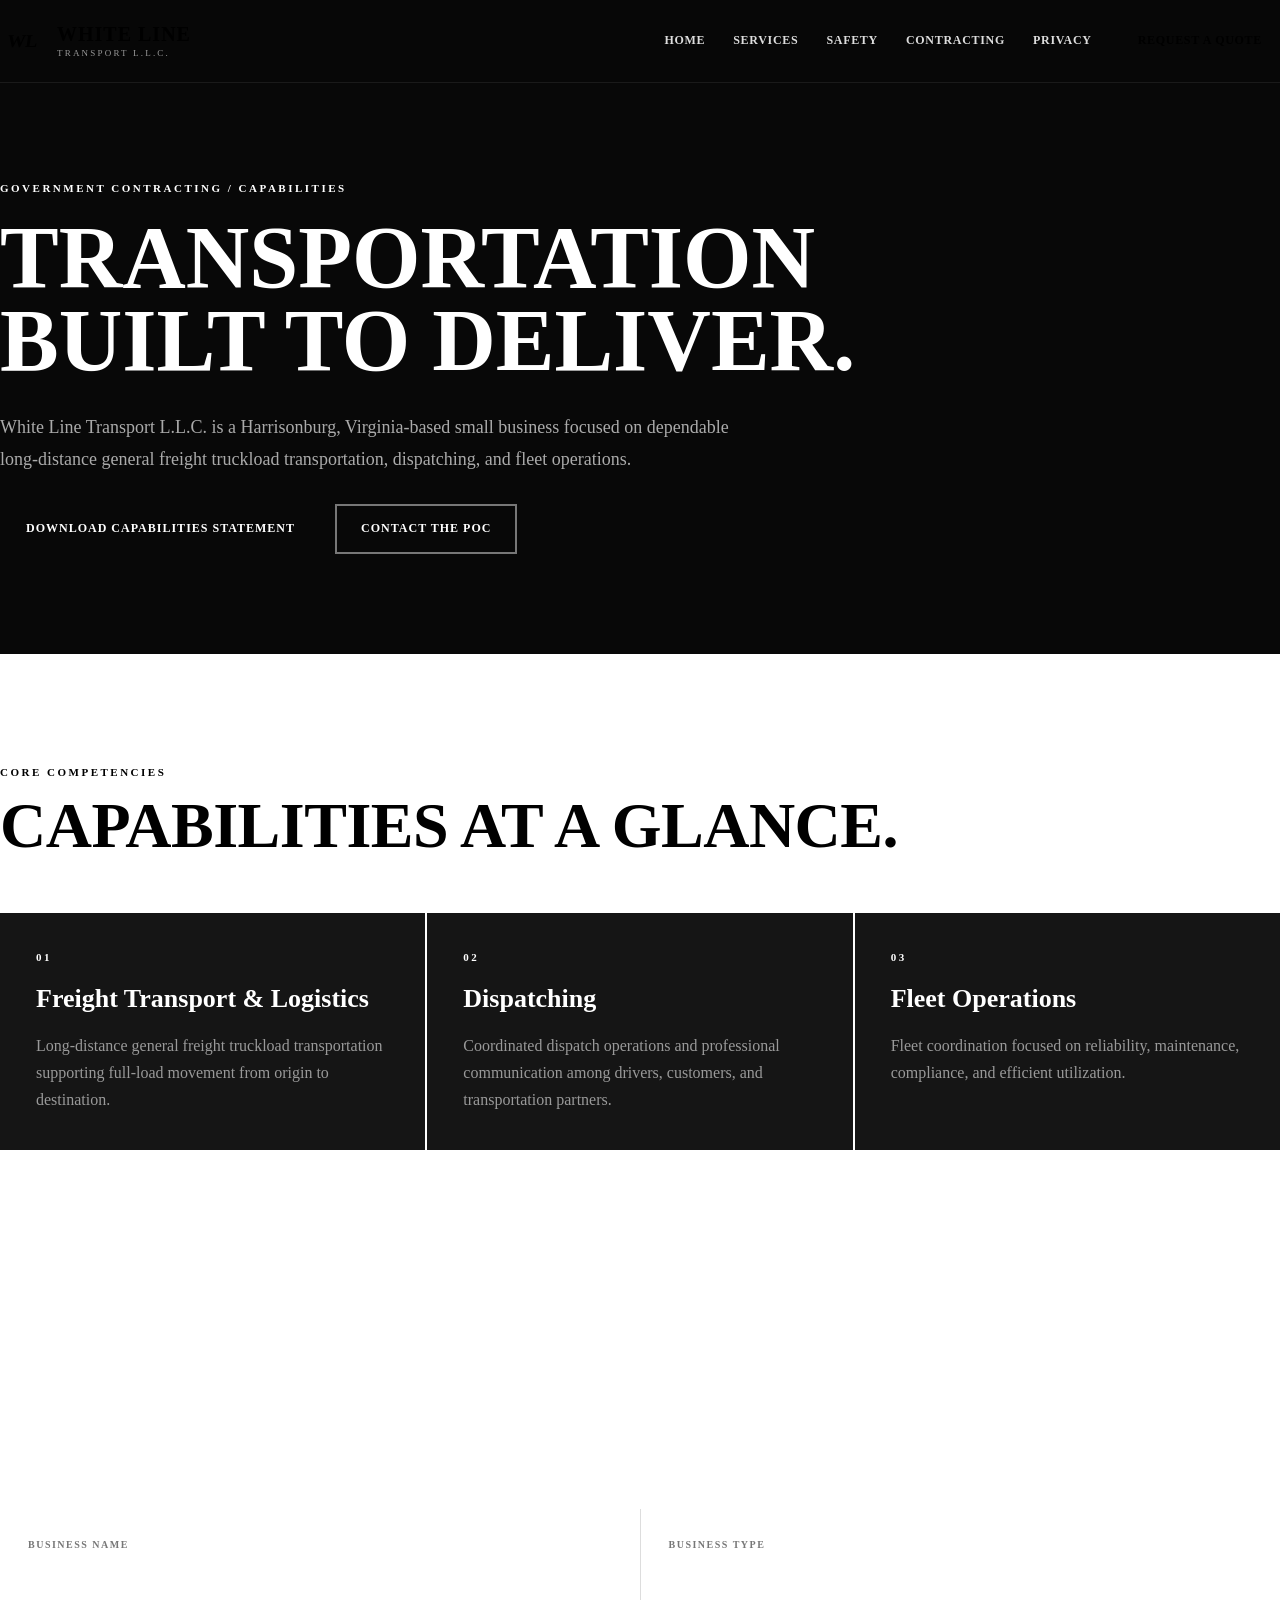
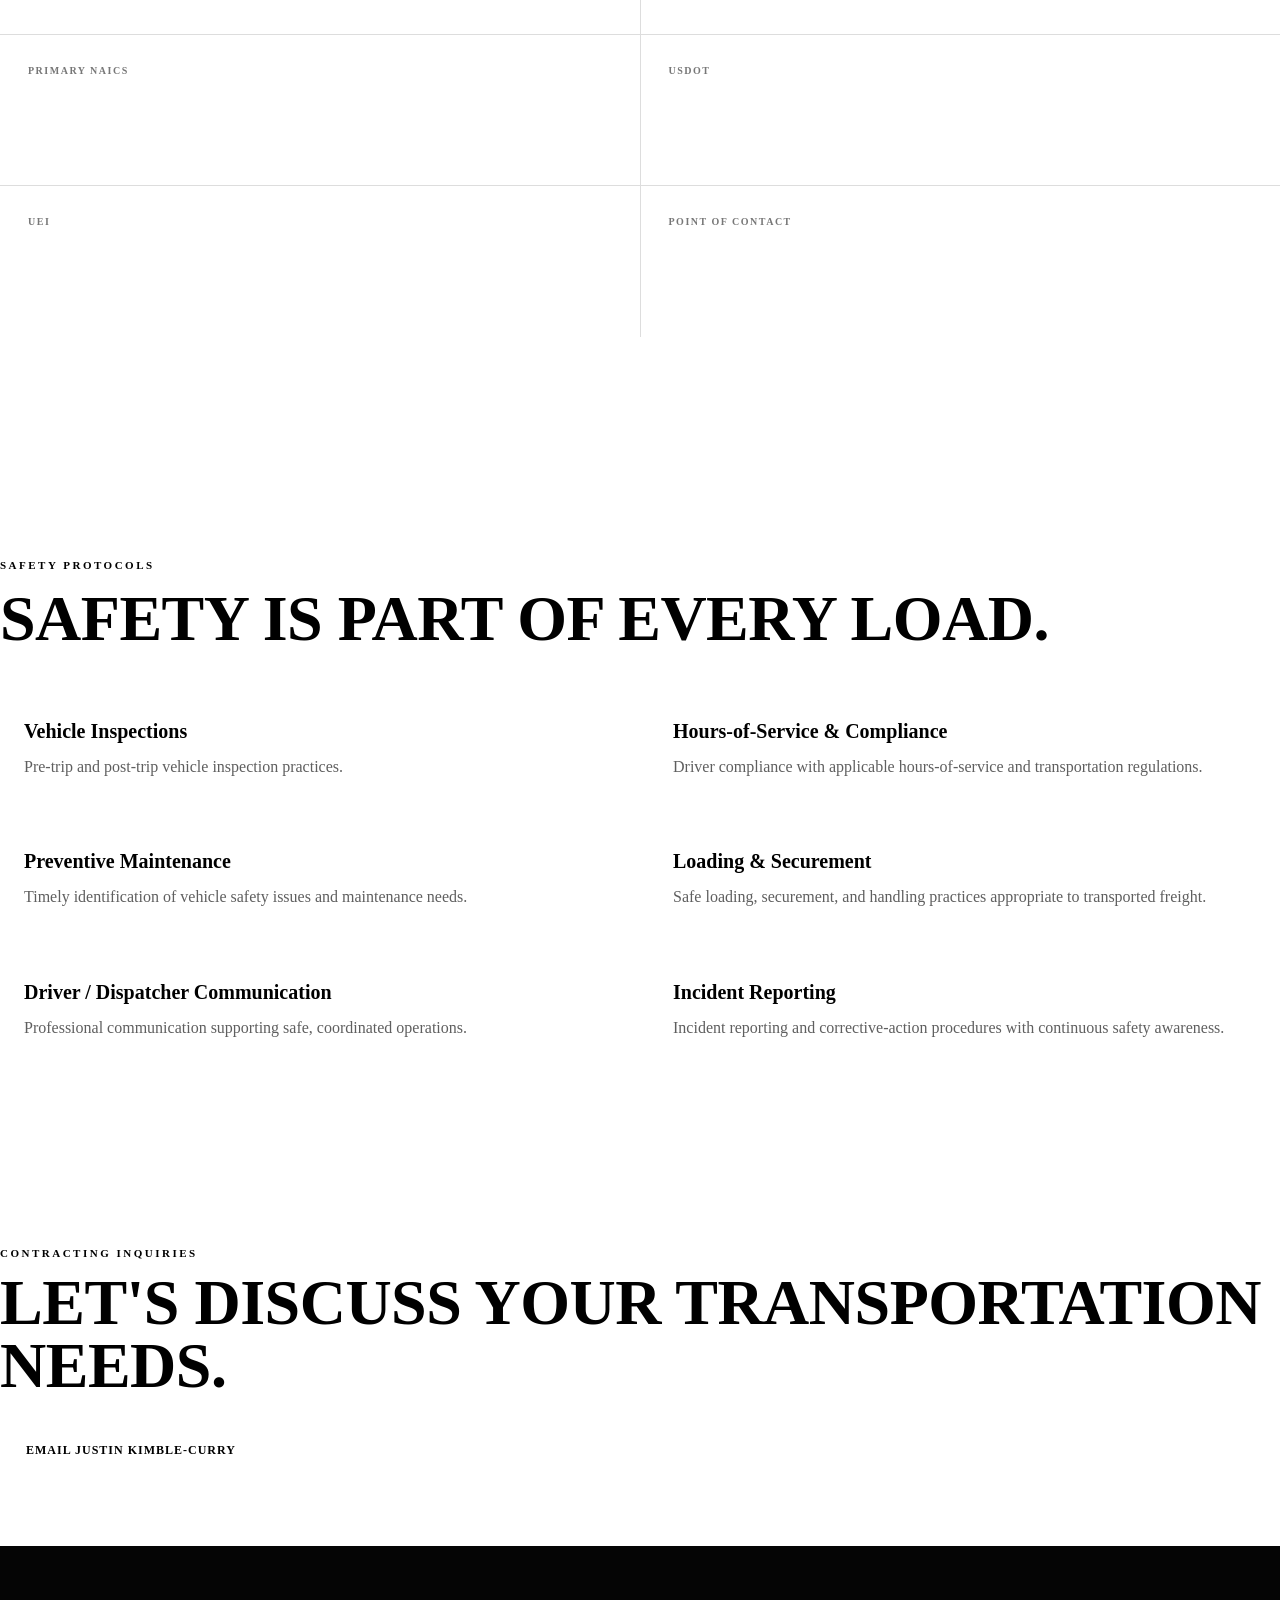
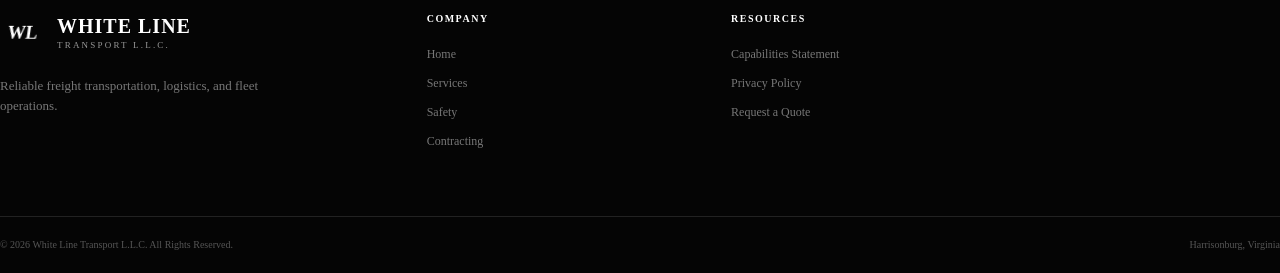
==== government-contracting.html @ 2eb6c7fa "Add dedicated government contracting and capabilities page" ====
<!DOCTYPE html>
<html lang="en">
<head>
    <meta charset="UTF-8">
    <meta name="viewport" content="width=device-width, initial-scale=1.0">
    <meta name="description" content="White Line Transport L.L.C. Government Contracting and Capabilities — long-distance general freight truckload transportation, dispatching, fleet operations, and safety-focused transportation services.">
    <meta name="author" content="White Line Transport L.L.C.">
    <title>Government Contracting & Capabilities | White Line Transport L.L.C.</title>
    <link rel="stylesheet" href="style.css">
    <link rel="preconnect" href="https://fonts.googleapis.com">
    <link rel="preconnect" href="https://fonts.gstatic.com" crossorigin>
    <link href="https://fonts.googleapis.com/css2?family=Inter:wght@400;500;600;700;800&family=Oswald:wght@400;500;600;700&display=swap" rel="stylesheet">
    <style>
        .inner-hero{padding:180px 0 100px;background:#080808;color:#fff}
        .inner-hero h1{font-family:var(--font-heading);font-size:clamp(48px,7vw,88px);line-height:.95;margin-top:18px}
        .inner-hero h1 span{color:var(--accent)}
        .inner-hero p{max-width:760px;color:#aaa;font-size:18px;line-height:1.8;margin-top:28px}
        .cap-grid{display:grid;grid-template-columns:repeat(3,1fr);gap:2px;margin-top:55px}
        .cap-card{background:#151515;color:#fff;padding:36px;min-height:230px}
        .cap-card h3{font-family:var(--font-heading);font-size:26px;margin-top:12px}
        .cap-card p{color:#999;margin-top:12px;line-height:1.7}
        .data-grid{display:grid;grid-template-columns:repeat(2,1fr);gap:1px;background:#ddd;margin-top:45px}
        .data-card{background:#fff;padding:28px}
        .data-card span{display:block;color:#777;font-size:10px;font-weight:800;letter-spacing:1.5px;text-transform:uppercase}
        .data-card strong{display:block;font-family:var(--font-heading);font-size:28px;margin-top:8px}
        .safety-list{display:grid;grid-template-columns:repeat(2,1fr);gap:18px;margin-top:40px}
        .safety-list div{padding:24px;background:var(--off-white);border-left:4px solid var(--accent)}
        .safety-list strong{font-family:var(--font-heading);font-size:20px}
        .safety-list p{color:#5f5f5f;margin-top:7px}
        .cta-band{background:var(--accent);padding:70px 0}
        .cta-band h2{margin-top:10px}
        .cta-actions{display:flex;flex-wrap:wrap;gap:14px;margin-top:28px}
        .site-header + main{margin-top:0}
        @media(max-width:800px){.cap-grid,.data-grid,.safety-list{grid-template-columns:1fr}.inner-hero{padding-top:145px}.nav-container nav{display:none}}
    </style>
</head>
<body>
<header class="site-header">
    <div class="container nav-container">
        <a href="index.html" class="logo"><div class="logo-mark">WL</div><div class="logo-text"><strong>WHITE LINE</strong><span>TRANSPORT L.L.C.</span></div></a>
        <nav>
            <a href="index.html">Home</a>
            <a href="index.html#services">Services</a>
            <a href="index.html#safety">Safety</a>
            <a href="government-contracting.html">Contracting</a>
            <a href="privacy-policy.html">Privacy</a>
            <a href="index.html#quote" class="nav-button">Request a Quote</a>
        </nav>
    </div>
</header>
<main>
<section class="inner-hero"><div class="container"><div class="section-label">GOVERNMENT CONTRACTING / CAPABILITIES</div><h1>TRANSPORTATION<br><span>BUILT TO DELIVER.</span></h1><p>White Line Transport L.L.C. is a Harrisonburg, Virginia-based small business focused on dependable long-distance general freight truckload transportation, dispatching, and fleet operations.</p><div class="cta-actions"><a href="White_Line_Transport_Capabilities_Statement(1).pdf" class="button button-primary" download>Download Capabilities Statement</a><a href="index.html#contact" class="button button-outline">Contact the POC</a></div></div></section>
<section class="section"><div class="container"><div class="section-label">CORE COMPETENCIES</div><h2>CAPABILITIES <span>AT A GLANCE.</span></h2><div class="cap-grid"><article class="cap-card"><div class="section-label">01</div><h3>Freight Transport & Logistics</h3><p>Long-distance general freight truckload transportation supporting full-load movement from origin to destination.</p></article><article class="cap-card"><div class="section-label">02</div><h3>Dispatching</h3><p>Coordinated dispatch operations and professional communication among drivers, customers, and transportation partners.</p></article><article class="cap-card"><div class="section-label">03</div><h3>Fleet Operations</h3><p>Fleet coordination focused on reliability, maintenance, compliance, and efficient utilization.</p></article></div></div></section>
<section class="section dark-section"><div class="container"><div class="section-label">BUSINESS IDENTIFIERS</div><h2>CONTRACTING <span>PROFILE.</span></h2><div class="data-grid"><div class="data-card"><span>Business Name</span><strong>White Line Transport L.L.C.</strong></div><div class="data-card"><span>Business Type</span><strong>Small Business</strong></div><div class="data-card"><span>Primary NAICS</span><strong>484121</strong><p>General Freight Trucking, Long-Distance, Truckload</p></div><div class="data-card"><span>USDOT</span><strong>4552783</strong></div><div class="data-card"><span>UEI</span><strong>MAUBTDFN9K53</strong></div><div class="data-card"><span>Point of Contact</span><strong>Justin Kimble-Curry</strong><p>540-964-9102 · justin@whitelinetransport.it.com</p></div></div></div></section>
<section class="section safety-section"><div class="container"><div class="section-label">SAFETY PROTOCOLS</div><h2>SAFETY IS PART OF <span>EVERY LOAD.</span></h2><div class="safety-list"><div><strong>Vehicle Inspections</strong><p>Pre-trip and post-trip vehicle inspection practices.</p></div><div><strong>Hours-of-Service & Compliance</strong><p>Driver compliance with applicable hours-of-service and transportation regulations.</p></div><div><strong>Preventive Maintenance</strong><p>Timely identification of vehicle safety issues and maintenance needs.</p></div><div><strong>Loading & Securement</strong><p>Safe loading, securement, and handling practices appropriate to transported freight.</p></div><div><strong>Driver / Dispatcher Communication</strong><p>Professional communication supporting safe, coordinated operations.</p></div><div><strong>Incident Reporting</strong><p>Incident reporting and corrective-action procedures with continuous safety awareness.</p></div></div></div></section>
<section class="cta-band"><div class="container"><div class="section-label">CONTRACTING INQUIRIES</div><h2>LET'S DISCUSS YOUR <span>TRANSPORTATION NEEDS.</span></h2><div class="cta-actions"><a href="mailto:justin@whitelinetransport.it.com" class="button button-primary">Email Justin Kimble-Curry</a><a href="tel:15409649102" class="button button-outline">540-964-9102</a></div></div></section>
</main>
<footer><div class="container footer-main"><div class="footer-brand"><div class="logo"><div class="logo-mark">WL</div><div class="logo-text"><strong>WHITE LINE</strong><span>TRANSPORT L.L.C.</span></div></div><p>Reliable freight transportation, logistics, and fleet operations.</p></div><div class="footer-links"><h4>COMPANY</h4><a href="index.html">Home</a><a href="index.html#services">Services</a><a href="index.html#safety">Safety</a><a href="government-contracting.html">Contracting</a></div><div class="footer-links"><h4>RESOURCES</h4><a href="White_Line_Transport_Capabilities_Statement(1).pdf" download>Capabilities Statement</a><a href="privacy-policy.html">Privacy Policy</a><a href="index.html#quote">Request a Quote</a></div></div><div class="footer-bottom"><div class="container"><p>© 2026 White Line Transport L.L.C. All Rights Reserved.</p><p>Harrisonburg, Virginia</p></div></div></footer>
</body>
</html>
---- style.css ----
* =========================================
   WHITE LINE TRANSPORT
   MAIN STYLESHEET
========================================= */

:root {

    --black: #080808;
    --black-soft: #111111;
    --dark: #171717;

    --white: #ffffff;
    --off-white: #f5f5f3;

    --gray: #a5a5a5;
    --gray-dark: #5f5f5f;

    --line: #dedede;

    --accent: #f1c40f;
    --accent-dark: #c99f00;

    --max-width: 1180px;

    --font-body: "Inter", sans-serif;
    --font-heading: "Oswald", sans-serif;
}


/* =========================================
   RESET
========================================= */

* {
    margin: 0;
    padding: 0;
    box-sizing: border-box;
}


html {
    scroll-behavior: smooth;
}


body {
    font-family: var(--font-body);
    background: var(--white);
    color: var(--black);
    line-height: 1.6;
}


img {
    max-inline-size: 100%;
    display: block;
}


a {
    color: inherit;
    text-decoration: none;
}


button,
input,
textarea {
    font: inherit;
}


/* =========================================
   CONTAINER
========================================= */

.container {
    inline-size: min(
        calc(100% - 40px),
        var(--max-width)
    );

    margin: 0 auto;
}


/* =========================================
   HEADER
========================================= */

.site-header {
    position: fixed;
    inset-block-start: 0;
    inset-inline-start: 0;
    inset-inline-end: 0;

    z-index: 1000;

    background: rgba(8, 8, 8, 0.96);

    border-block-end: 1px solid
        rgba(255,255,255,.08);
}


.nav-container {
    min-block-size: 82px;

    display: flex;
    align-items: center;
    justify-content: space-between;
}


.logo {
    display: flex;
    align-items: center;
    gap: 12px;
}


.logo-mark {
    inline-size: 45px;
    block-size: 45px;

    display: grid;
    place-items: center;

    background: var(--accent);

    color: var(--black);

    font-family: var(--font-heading);
    font-size: 18px;
    font-weight: 700;

    transform: skew(-8deg);
}


.logo-text {
    display: flex;
    flex-direction: column;
    line-height: 1;
}


.logo-text strong {
    color: var(--white);

    font-family: var(--font-heading);

    font-size: 20px;
    letter-spacing: 1px;
}


.logo-text span {
    color: #999;

    font-size: 9px;
    letter-spacing: 2.2px;

    margin-block-start: 5px;
}


nav {
    display: flex;
    align-items: center;
    gap: 28px;
}


nav a {
    color: #ddd;

    font-size: 12px;
    font-weight: 600;

    text-transform: uppercase;

    letter-spacing: .7px;

    transition: .25s ease;
}


nav a:hover {
    color: var(--accent);
}


.nav-button {
    padding: 12px 18px;

    background: var(--accent);

    color: var(--black) !important;

    font-weight: 800;
}


.mobile-menu-button {
    display: none;

    inline-size: 42px;
    block-size: 42px;

    background: transparent;
    border: 0;

    cursor: pointer;
}


.mobile-menu-button span {
    display: block;

    block-size: 2px;

    background: white;

    margin: 6px 0;
}


/* =========================================
   HERO
========================================= */

.hero {
    min-block-size: 850px;

    position: relative;

    display: flex;
    align-items: center;

    background:
        linear-gradient(
            90deg,
            rgba(0,0,0,.96) 0%,
            rgba(0,0,0,.82) 45%,
            rgba(0,0,0,.35) 100%
        ),
        url("https://images.unsplash.com/photo-1586191582151-f73872dfd4a7?auto=format&fit=crop&w=2000&q=85")
        center/cover;

    color: white;
}


.hero-overlay {
    position: absolute;
    inset: 0;

    background:
        linear-gradient(
            135deg,
            rgba(241,196,15,.08),
            transparent 35%
        );
}


.hero-content {
    position: relative;

    padding-block-start: 100px;

    max-inline-size: 900px;
}


.hero-label,
.section-label {
    color: var(--accent);

    font-size: 11px;

    font-weight: 800;

    letter-spacing: 2.5px;

    text-transform: uppercase;
}


.hero h1 {
    margin-block-start: 20px;

    font-family: var(--font-heading);

    font-size: clamp(
        58px,
        8vw,
        105px
    );

    line-height: .94;

    letter-spacing: -1px;
}


.hero h1 span,
h2 span {
    color: var(--accent);
}


.hero p {
    max-inline-size: 690px;

    margin-block-start: 30px;

    color: #d0d0d0;

    font-size: 18px;

    line-height: 1.8;
}


.hero-buttons {
    display: flex;
    flex-wrap: wrap;

    gap: 14px;

    margin-block-start: 35px;
}


.button {
    display: inline-flex;

    align-items: center;
    justify-content: center;

    min-block-size: 50px;

    padding: 0 24px;

    border: 2px solid transparent;

    font-size: 12px;

    font-weight: 800;

    text-transform: uppercase;

    letter-spacing: 1px;

    cursor: pointer;

    transition: .25s ease;
}


.button-primary {
    background: var(--accent);

    color: var(--black);
}


.button-primary:hover {
    background: white;

    transform: translateY(-2px);
}


.button-outline {
    border-color: rgba(255,255,255,.45);

    color: white;
}


.button-outline:hover {
    border-color: var(--accent);

    color: var(--accent);
}


.hero-credentials {
    display: flex;

    flex-wrap: wrap;

    gap: 35px;

    margin-block-start: 70px;

    padding-block-start: 25px;

    border-block-start: 1px solid
        rgba(255,255,255,.18);
}


.hero-credentials div {
    display: flex;

    flex-direction: column;
}


.hero-credentials strong {
    font-family: var(--font-heading);

    font-size: 22px;

    letter-spacing: 1px;
}


.hero-credentials span {
    color: #aaa;

    margin-block-start: 3px;

    font-size: 9px;

    text-transform: uppercase;

    letter-spacing: 1.2px;
}


/* =========================================
   TRUST BAR
========================================= */

.trust-bar {
    background: var(--accent);

    color: var(--black);
}


.trust-grid {
    display: grid;

    grid-template-columns:
        repeat(4, 1fr);
}


.trust-item {
    padding: 24px 20px;

    border-inline-end: 1px solid
        rgba(0,0,0,.15);
}


.trust-item:last-child {
    border-inline-end: 0;
}


.trust-item strong {
    display: block;

    font-family: var(--font-heading);

    font-size: 18px;
}


.trust-item span {
    display: block;

    margin-block-start: 3px;

    font-size: 10px;

    font-weight: 600;

    text-transform: uppercase;
}


/* =========================================
   SECTIONS
========================================= */

.section {
    padding: 110px 0;
}


.two-column {
    display: grid;

    grid-template-columns:
        1fr 1.1fr;

    gap: 90px;

    align-items: start;
}


h2 {
    margin-block-start: 14px;

    font-family: var(--font-heading);

    font-size: clamp(
        45px,
        5vw,
        72px
    );

    line-height: .98;

    letter-spacing: -.5px;
}


.lead {
    font-size: 19px;

    line-height: 1.8;
}


.about-copy p + p {
    margin-block-start: 18px;
}


/* =========================================
   DARK SECTION
========================================= */

.dark-section {
    background: var(--black);

    color: white;
}


.center-heading {
    max-inline-size: 720px;

    margin: 0 auto 60px;

    text-align: center;
}


.center-heading h2 {
    margin-block-end: 20px;
}


.center-heading p {
    color: #999;

    font-size: 16px;
}


.competency-grid {
    display: grid;

    grid-template-columns:
        repeat(3, 1fr);

    gap: 2px;
}


.competency-card {
    position: relative;

    padding: 45px 35px;

    background: #151515;

    min-block-size: 320px;

    overflow: hidden;
}


.competency-card:hover {
    background: #1b1b1b;
}


.card-number {
    position: absolute;

    inset-block-start: 20px;
    inset-inline-end: 25px;

    color: #292929;

    font-family: var(--font-heading);

    font-size: 50px;

    font-weight: 700;
}


.card-icon {
    font-size: 40px;

    margin-block-end: 25px;
}


.competency-card h3 {
    font-family: var(--font-heading);

    font-size: 27px;

    letter-spacing: .5px;
}


.competency-card p {
    color: #999;

    margin-block-start: 15px;

    line-height: 1.7;
}


/* =========================================
   SERVICES
========================================= */

.services-heading {
    margin-block-end: 70px;
}


.services-heading > p {
    color: var(--gray-dark);

    padding-block-start: 35px;
}


.service-list {
    border-block-start: 1px solid var(--line);
}


.service-row {
    display: grid;

    grid-template-columns:
        1fr 1fr;

    gap: 60px;

    padding: 30px 0;

    border-block-end: 1px solid var(--line);
}


.service-title {
    font-family: var(--font-heading);

    font-size: 27px;

    display: flex;

    gap: 22px;

    align-items: center;
}


.service-title span {
    color: var(--accent-dark);

    font-family: var(--font-body);

    font-size: 11px;

    font-weight: 800;
}


.service-row p {
    color: var(--gray-dark);

    line-height: 1.8;
}


/* =========================================
   SAFETY
========================================= */

.safety-section {
    background: var(--off-white);
}


.safety-header {
    display: grid;

    grid-template-columns:
        1fr 1fr;

    gap: 80px;

    align-items: end;

    margin-block-end: 65px;
}


.safety-header > p {
    color: var(--gray-dark);

    font-size: 17px;

    line-height: 1.8;
}


.safety-grid {
    display: grid;

    grid-template-columns:
        repeat(3, 1fr);

    gap: 1px;

    background: #d5d5d5;
}


.safety-item {
    padding: 35px;

    background: var(--off-white);
}


.safety-icon {
    inline-size: 34px;
    block-size: 34px;

    display: grid;
    place-items: center;

    background: var(--accent);

    font-weight: 900;

    margin-block-end: 20px;
}


.safety-item h3 {
    font-family: var(--font-heading);

    font-size: 21px;
}


.safety-item p {
    color: var(--gray-dark);

    margin-block-start: 10px;

    font-size: 14px;

    line-height: 1.7;
}


/* =========================================
   CONTRACTING
========================================= */

.contracting-section {
    background: var(--black);

    color: white;
}


.contracting-header {
    display: grid;

    grid-template-columns:
        1fr 1fr;

    gap: 80px;

    align-items: end;

    margin-block-end: 65px;
}


.contracting-header p {
    color: #aaa;

    margin-block-end: 25px;
}


.credentials {
    display: grid;

    grid-template-columns:
        repeat(4, 1fr);

    gap: 2px;
}


.credential {
    padding: 30px;

    background: #151515;
}


.credential span {
    color: #777;

    font-size: 9px;

    font-weight: 800;

    letter-spacing: 1.5px;
}


.credential strong {
    display: block;

    margin-block-start: 12px;

    color: var(--accent);

    font-family: var(--font-heading);

    font-size: 27px;
}


.credential .uei {
    font-size: 20px;

    letter-spacing: 1px;
}


.credential p {
    color: #888;

    margin-block-start: 8px;

    font-size: 12px;

    line-height: 1.6;
}


/* =========================================
   QUOTE
========================================= */

.quote-section {
    background: var(--accent);
}


.quote-container {
    display: grid;

    grid-template-columns:
        .85fr 1.15fr;

    gap: 80px;

    align-items: start;
}


.quote-intro p {
    max-inline-size: 500px;

    margin-block-start: 25px;

    font-size: 16px;

    line-height: 1.8;
}


.direct-contact {
    display: flex;

    flex-direction: column;

    gap: 12px;

    margin-block-start: 30px;
}


.direct-contact a {
    font-weight: 800;

    transition: .2s ease;
}


.direct-contact a:hover {
    opacity: .65;
}


.quote-form {
    padding: 40px;

    background: white;

    box-shadow:
        0 20px 50px
        rgba(0,0,0,.15);
}


.form-row {
    display: grid;

    grid-template-columns:
        1fr 1fr;

    gap: 20px;
}


.form-group {
    margin-block-end: 20px;
}


.form-group label {
    display: block;

    margin-block-end: 7px;

    font-size: 10px;

    font-weight: 800;

    text-transform: uppercase;

    letter-spacing: 1px;
}


.form-group input,
.form-group textarea {
    inline-size: 100%;

    padding: 14px 15px;

    border: 1px solid #ddd;

    background: #fafafa;

    outline: none;

    resize: vertical;

    transition: .2s ease;
}


.form-group input:focus,
.form-group textarea:focus {
    border-color: var(--black);

    background: white;
}


.form-button {
    inline-size: 100%;

    border: 0;
}


.form-message {
    margin-block-start: 15px;

    font-size: 13px;

    font-weight: 600;
}


/* =========================================
   CONTACT
========================================= */

.contact-section {
    padding: 100px 0;

    background: #101010;

    color: white;
}


.contact-grid {
    display: grid;

    grid-template-columns:
        1fr 1fr;

    gap: 80px;
}


.contact-details {
    display: grid;

    grid-template-columns:
        1fr 1fr;

    gap: 35px;
}


.contact-item {
    display: flex;

    flex-direction: column;

    padding-block-end: 20px;

    border-block-end: 1px solid #333;
}


.contact-item span {
    color: #777;

    font-size: 9px;

    font-weight: 800;

    letter-spacing: 1.5px;
}


.contact-item strong,
.contact-item a {
    margin-block-start: 8px;

    font-size: 14px;

    line-height: 1.6;
}


.contact-item a:hover {
    color: var(--accent);
}


/* =========================================
   FOOTER
========================================= */

footer {
    background: #050505;

    color: white;
}


.footer-main {
    display: grid;

    grid-template-columns:
        1.5fr 1fr 1fr 1fr;

    gap: 60px;

    padding: 65px 0;
}


.footer-brand p {
    max-inline-size: 300px;

    color: #777;

    margin-block-start: 20px;

    font-size: 13px;
}


.footer-links {
    display: flex;

    flex-direction: column;

    gap: 10px;
}


.footer-links h4 {
    color: var(--accent);

    margin-block-end: 8px;

    font-size: 10px;

    letter-spacing: 1.5px;
}


.footer-links a,
.footer-links span {
    color: #777;

    font-size: 12px;
}


.footer-links a:hover {
    color: white;
}


.footer-bottom {
    border-block-start: 1px solid #222;
}


.footer-bottom .container {
    display: flex;

    justify-content: space-between;

    gap: 20px;

    padding: 20px 0;
}


.footer-bottom p {
    color: #555;

    font-size: 10px;
}


/* =========================================
   ANIMATIONS
========================================= */

.hero-content,
.section,
.contact-section {
    animation: fadeUp .8s ease both;
}


@keyframes fadeUp {

    from {
        opacity: 0;

        transform:
            translateY(20px);
    }

    to {
        opacity: 1;

        transform:
            translateY(0);
    }

}


/* =========================================
   RESPONSIVE
========================================= */

@media (max-width: 1000px) {

    nav {
        gap: 15px;
    }

    nav a {
        font-size: 10px;
    }

    .two-column,
    .contracting-header,
    .safety-header,
    .quote-container,
    .contact-grid {
        grid-template-columns: 1fr;

        gap: 40px;
    }


    .competency-grid {
        grid-template-columns:
            1fr 1fr;
    }


    .safety-grid {
        grid-template-columns:
            1fr 1fr;
    }


    .credentials {
        grid-template-columns:
            1fr 1fr;
    }


    .footer-main {
        grid-template-columns:
            1fr 1fr;
    }

}


@media (max-width: 760px) {

    .container {
        inline-size:
            min(
                calc(100% - 28px),
                var(--max-width)
            );
    }


    .nav-container {
        min-block-size: 70px;
    }


    .mobile-menu-button {
        display: block;
    }


    nav {
        display: none;

        position: absolute;

        inset-block-start: 70px;

        inset-inline-start: 0;
        inset-inline-end: 0;

        padding: 20px;

        flex-direction: column;

        align-items: stretch;

        background: #0a0a0a;

        border-block-start:
            1px solid #222;
    }


    nav.active {
        display: flex;
    }


    nav a {
        padding: 10px 0;
    }


    .nav-button {
        text-align: center;
    }


    .hero {
        min-block-size: 760px;
    }


    .hero h1 {
        font-size: 58px;
    }


    .hero p {
        font-size: 16px;
    }


    .hero-credentials {
        gap: 20px;

        margin-block-start: 45px;
    }


    .trust-grid {
        grid-template-columns:
            1fr 1fr;
    }


    .trust-item {
        border-block-end:
            1px solid rgba(0,0,0,.15);
    }


    .competency-grid,
    .safety-grid,
    .credentials {
        grid-template-columns: 1fr;
    }


    .service-row {
        grid-template-columns: 1fr;

        gap: 10px;
    }


    .contact-details {
        grid-template-columns: 1fr;
    }


    .form-row {
        grid-template-columns: 1fr;
    }


    .quote-form {
        padding: 25px;
    }


    .footer-main {
        grid-template-columns: 1fr;

        gap: 35px;
    }


    .footer-bottom .container {
        flex-direction: column;
    }

}


@media (max-width: 480px) {

    .hero h1 {
        font-size: 48px;
    }


    h2 {
        font-size: 45px;
    }


    .hero-buttons {
        flex-direction: column;
    }


    .hero-buttons .button {
        inline-size: 100%;
    }


    .trust-grid {
        grid-template-columns:
            1fr;
    }


    .trust-item {
        border-inline-end: 0;
    }

}
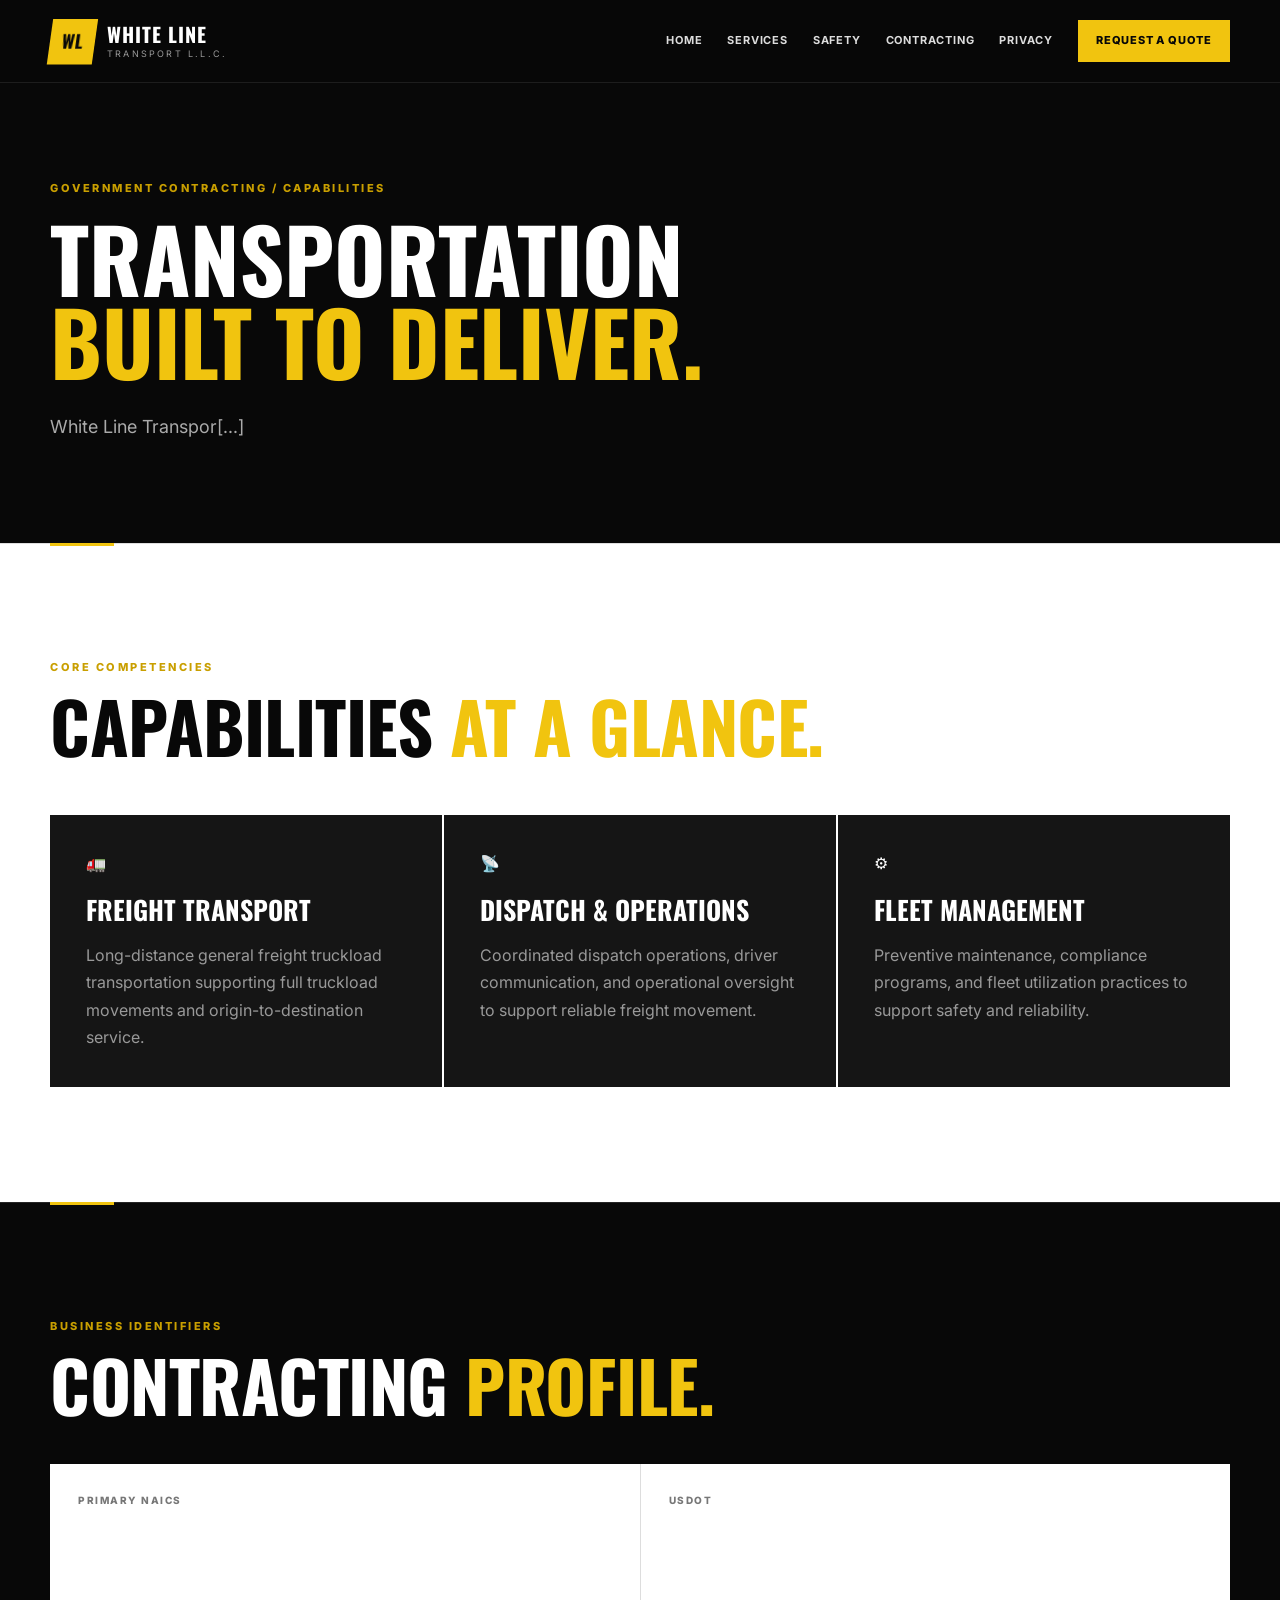
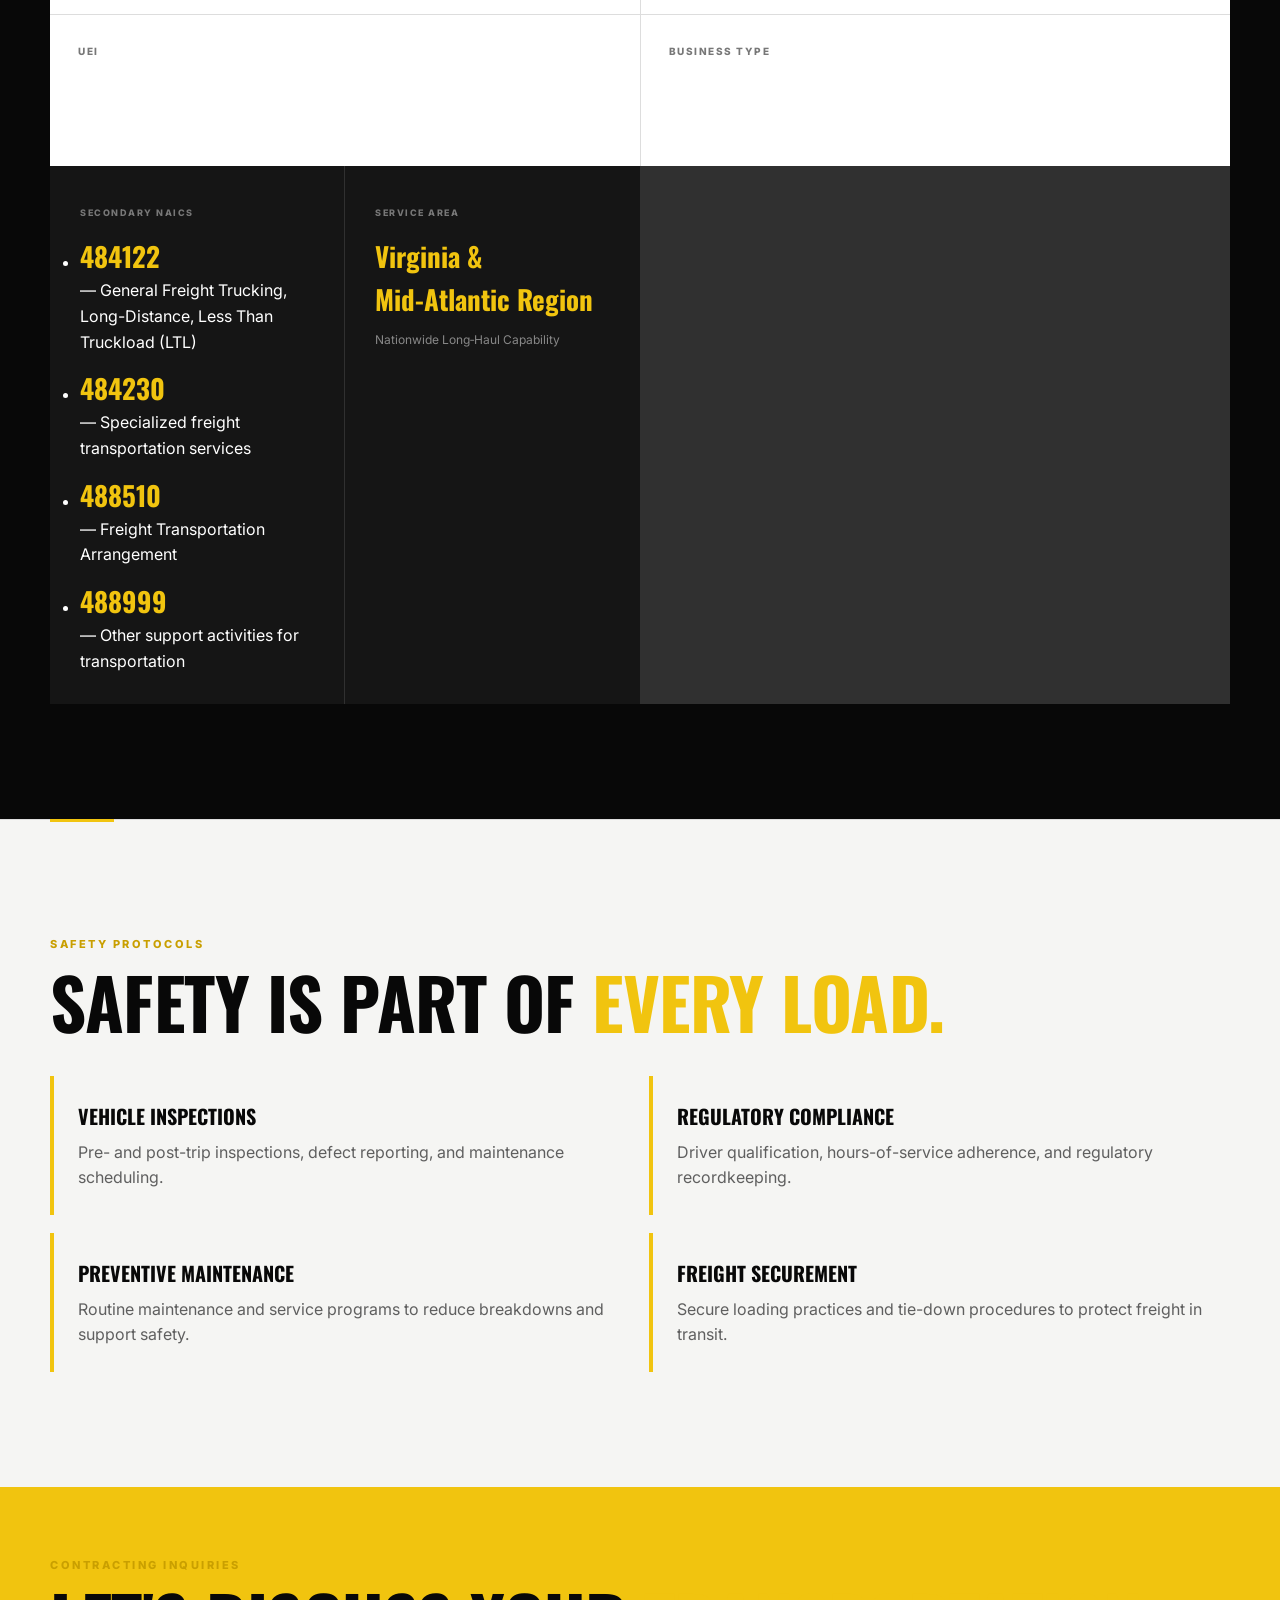
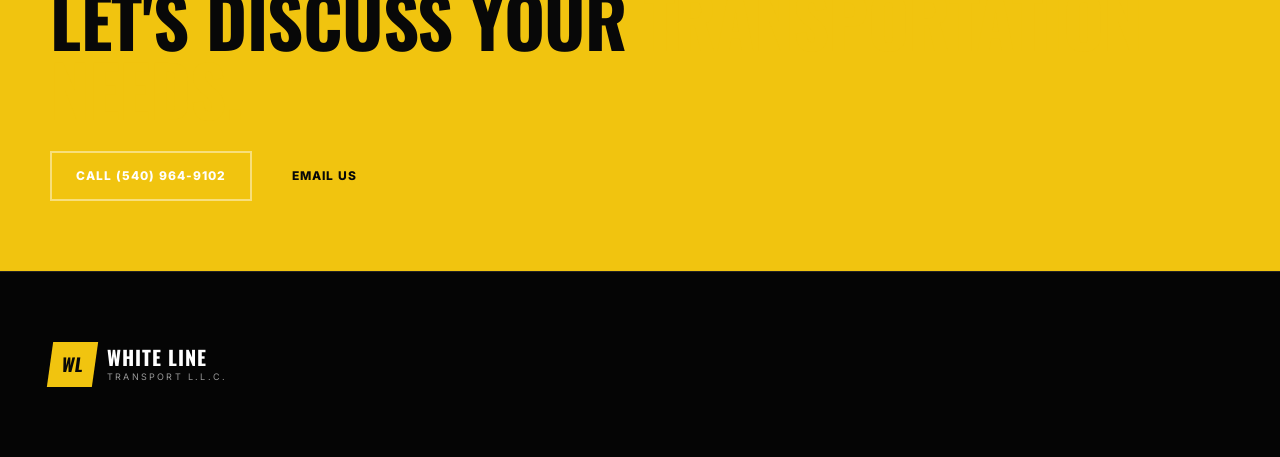
==== commit 6ac91568: "Add Secondary NAICS and Service Area to government-contracting page to match index.html" ====
--- a/government-contracting.html
+++ b/government-contracting.html
@@ -3,7 +3,7 @@
 <head>
     <meta charset="UTF-8">
     <meta name="viewport" content="width=device-width, initial-scale=1.0">
-    <meta name="description" content="White Line Transport L.L.C. Government Contracting and Capabilities — long-distance general freight truckload transportation, dispatching, fleet operations, and safety-focused transportation services.">
+    <meta name="description" content="White Line Transport L.L.C. Government Contracting and Capabilities — long-distance general freight truckload transportation, dispatching, fleet operations, and[...]">
     <meta name="author" content="White Line Transport L.L.C.">
     <title>Government Contracting & Capabilities | White Line Transport L.L.C.</title>
     <link rel="stylesheet" href="style.css">
@@ -49,12 +49,12 @@
     </div>
 </header>
 <main>
-<section class="inner-hero"><div class="container"><div class="section-label">GOVERNMENT CONTRACTING / CAPABILITIES</div><h1>TRANSPORTATION<br><span>BUILT TO DELIVER.</span></h1><p>White Line Transport L.L.C. is a Harrisonburg, Virginia-based small business focused on dependable long-distance general freight truckload transportation, dispatching, and fleet operations.</p><div class="cta-actions"><a href="White_Line_Transport_Capabilities_Statement(1).pdf" class="button button-primary" download>Download Capabilities Statement</a><a href="index.html#contact" class="button button-outline">Contact the POC</a></div></div></section>
-<section class="section"><div class="container"><div class="section-label">CORE COMPETENCIES</div><h2>CAPABILITIES <span>AT A GLANCE.</span></h2><div class="cap-grid"><article class="cap-card"><div class="section-label">01</div><h3>Freight Transport & Logistics</h3><p>Long-distance general freight truckload transportation supporting full-load movement from origin to destination.</p></article><article class="cap-card"><div class="section-label">02</div><h3>Dispatching</h3><p>Coordinated dispatch operations and professional communication among drivers, customers, and transportation partners.</p></article><article class="cap-card"><div class="section-label">03</div><h3>Fleet Operations</h3><p>Fleet coordination focused on reliability, maintenance, compliance, and efficient utilization.</p></article></div></div></section>
-<section class="section dark-section"><div class="container"><div class="section-label">BUSINESS IDENTIFIERS</div><h2>CONTRACTING <span>PROFILE.</span></h2><div class="data-grid"><div class="data-card"><span>Business Name</span><strong>White Line Transport L.L.C.</strong></div><div class="data-card"><span>Business Type</span><strong>Small Business</strong></div><div class="data-card"><span>Primary NAICS</span><strong>484121</strong><p>General Freight Trucking, Long-Distance, Truckload</p></div><div class="data-card"><span>USDOT</span><strong>4552783</strong></div><div class="data-card"><span>UEI</span><strong>MAUBTDFN9K53</strong></div><div class="data-card"><span>Point of Contact</span><strong>Justin Kimble-Curry</strong><p>540-964-9102 · justin@whitelinetransport.it.com</p></div></div></div></section>
-<section class="section safety-section"><div class="container"><div class="section-label">SAFETY PROTOCOLS</div><h2>SAFETY IS PART OF <span>EVERY LOAD.</span></h2><div class="safety-list"><div><strong>Vehicle Inspections</strong><p>Pre-trip and post-trip vehicle inspection practices.</p></div><div><strong>Hours-of-Service & Compliance</strong><p>Driver compliance with applicable hours-of-service and transportation regulations.</p></div><div><strong>Preventive Maintenance</strong><p>Timely identification of vehicle safety issues and maintenance needs.</p></div><div><strong>Loading & Securement</strong><p>Safe loading, securement, and handling practices appropriate to transported freight.</p></div><div><strong>Driver / Dispatcher Communication</strong><p>Professional communication supporting safe, coordinated operations.</p></div><div><strong>Incident Reporting</strong><p>Incident reporting and corrective-action procedures with continuous safety awareness.</p></div></div></div></section>
-<section class="cta-band"><div class="container"><div class="section-label">CONTRACTING INQUIRIES</div><h2>LET'S DISCUSS YOUR <span>TRANSPORTATION NEEDS.</span></h2><div class="cta-actions"><a href="mailto:justin@whitelinetransport.it.com" class="button button-primary">Email Justin Kimble-Curry</a><a href="tel:15409649102" class="button button-outline">540-964-9102</a></div></div></section>
+<section class="inner-hero"><div class="container"><div class="section-label">GOVERNMENT CONTRACTING / CAPABILITIES</div><h1>TRANSPORTATION<br><span>BUILT TO DELIVER.</span></h1><p>White Line Transpor[...]</section>
+<section class="section"><div class="container"><div class="section-label">CORE COMPETENCIES</div><h2>CAPABILITIES <span>AT A GLANCE.</span></h2><div class="cap-grid"><article class="cap-card"><div class="cap-icon">🚛</div><h3>FREIGHT TRANSPORT</h3><p>Long-distance general freight truckload transportation supporting full truckload movements and origin-to-destination service.</p></article><article class="cap-card"><div class="cap-icon">📡</div><h3>DISPATCH & OPERATIONS</h3><p>Coordinated dispatch operations, driver communication, and operational oversight to support reliable freight movement.</p></article><article class="cap-card"><div class="cap-icon">⚙</div><h3>FLEET MANAGEMENT</h3><p>Preventive maintenance, compliance programs, and fleet utilization practices to support safety and reliability.</p></article></div></section>
+<section class="section dark-section"><div class="container"><div class="section-label">BUSINESS IDENTIFIERS</div><h2>CONTRACTING <span>PROFILE.</span></h2><div class="data-grid"><div class="data-card"><span>PRIMARY NAICS</span><strong>484121</strong><p>General Freight Trucking, Long-Distance, Truckload</p></div><div class="data-card"><span>USDOT</span><strong>4552783</strong><p>Department of Transportation identification</p></div><div class="data-card"><span>UEI</span><strong class="uei">MAUBTDFN9K53</strong><p>Unique Entity Identifier</p></div><div class="data-card"><span>BUSINESS TYPE</span><strong>Disregarded Entity, L.L.C. | SMALL BUSINESS</strong><p>Harrisonburg, Virginia</p></div></div><div class="credentials"><div class="credential"><span>SECONDARY NAICS</span><ul class="naics-list" aria-label="Secondary NAICS codes"><li><strong>484122</strong> — General Freight Trucking, Long-Distance, Less Than Truckload (LTL)</li><li><strong>484230</strong> — Specialized freight transportation services</li><li><strong>488510</strong> — Freight Transportation Arrangement</li><li><strong>488999</strong> — Other support activities for transportation</li></ul></div><div class="credential"><span>SERVICE AREA</span><strong>Virginia & Mid‑Atlantic Region</strong><p>Nationwide Long‑Haul Capability</p></div></div></section>
+<section class="section safety-section"><div class="container"><div class="section-label">SAFETY PROTOCOLS</div><h2>SAFETY IS PART OF <span>EVERY LOAD.</span></h2><div class="safety-list"><div><strong>VEHICLE INSPECTIONS</strong><p>Pre- and post-trip inspections, defect reporting, and maintenance scheduling.</p></div><div><strong>REGULATORY COMPLIANCE</strong><p>Driver qualification, hours-of-service adherence, and regulatory recordkeeping.</p></div><div><strong>PREVENTIVE MAINTENANCE</strong><p>Routine maintenance and service programs to reduce breakdowns and support safety.</p></div><div><strong>FREIGHT SECUREMENT</strong><p>Secure loading practices and tie-down procedures to protect freight in transit.</p></div></div></section>
+<section class="cta-band"><div class="container"><div class="section-label">CONTRACTING INQUIRIES</div><h2>LET'S DISCUSS YOUR <span>TRANSPORTATION NEEDS.</span></h2><div class="cta-actions"><a href="tel:15409649102" class="button button-outline">Call (540) 964-9102</a><a href="mailto:justin@whitelinetransport.it.com" class="button button-primary">Email Us</a></div></div></section>
 </main>
-<footer><div class="container footer-main"><div class="footer-brand"><div class="logo"><div class="logo-mark">WL</div><div class="logo-text"><strong>WHITE LINE</strong><span>TRANSPORT L.L.C.</span></div></div><p>Reliable freight transportation, logistics, and fleet operations.</p></div><div class="footer-links"><h4>COMPANY</h4><a href="index.html">Home</a><a href="index.html#services">Services</a><a href="index.html#safety">Safety</a><a href="government-contracting.html">Contracting</a></div><div class="footer-links"><h4>RESOURCES</h4><a href="White_Line_Transport_Capabilities_Statement(1).pdf" download>Capabilities Statement</a><a href="privacy-policy.html">Privacy Policy</a><a href="index.html#quote">Request a Quote</a></div></div><div class="footer-bottom"><div class="container"><p>© 2026 White Line Transport L.L.C. All Rights Reserved.</p><p>Harrisonburg, Virginia</p></div></div></footer>
+<footer><div class="container footer-main"><div class="footer-brand"><div class="logo"><div class="logo-mark">WL</div><div class="logo-text"><strong>WHITE LINE</strong><span>TRANSPORT L.L.C.</span></div></div></div></div></footer>
 </body>
 </html>
--- a/style.css
+++ b/style.css
@@ -1,1429 +1,206 @@
-* =========================================
+/* =========================================
    WHITE LINE TRANSPORT
-   MAIN STYLESHEET
+   REFINED CORPORATE DESIGN SYSTEM
 ========================================= */
 
 :root {
-
     --black: #080808;
     --black-soft: #111111;
     --dark: #171717;
-
     --white: #ffffff;
     --off-white: #f5f5f3;
-
     --gray: #a5a5a5;
     --gray-dark: #5f5f5f;
-
     --line: #dedede;
-
     --accent: #f1c40f;
     --accent-dark: #c99f00;
-
     --max-width: 1180px;
-
+    --section-space: clamp(85px, 9vw, 125px);
     --font-body: "Inter", sans-serif;
     --font-heading: "Oswald", sans-serif;
 }
 
-
-/* =========================================
-   RESET
-========================================= */
-
-* {
-    margin: 0;
-    padding: 0;
-    box-sizing: border-box;
-}
-
-
-html {
-    scroll-behavior: smooth;
-}
-
-
-body {
-    font-family: var(--font-body);
-    background: var(--white);
-    color: var(--black);
-    line-height: 1.6;
-}
-
-
-img {
-    max-inline-size: 100%;
-    display: block;
-}
-
-
-a {
-    color: inherit;
-    text-decoration: none;
-}
-
-
-button,
-input,
-textarea {
-    font: inherit;
-}
-
-
-/* =========================================
-   CONTAINER
-========================================= */
-
-.container {
-    inline-size: min(
-        calc(100% - 40px),
-        var(--max-width)
-    );
-
-    margin: 0 auto;
-}
-
-
-/* =========================================
-   HEADER
-========================================= */
-
-.site-header {
-    position: fixed;
-    inset-block-start: 0;
-    inset-inline-start: 0;
-    inset-inline-end: 0;
-
-    z-index: 1000;
-
-    background: rgba(8, 8, 8, 0.96);
-
-    border-block-end: 1px solid
-        rgba(255,255,255,.08);
-}
-
-
-.nav-container {
-    min-block-size: 82px;
-
-    display: flex;
-    align-items: center;
-    justify-content: space-between;
-}
-
-
-.logo {
-    display: flex;
-    align-items: center;
-    gap: 12px;
-}
-
-
-.logo-mark {
-    inline-size: 45px;
-    block-size: 45px;
-
-    display: grid;
-    place-items: center;
-
-    background: var(--accent);
-
-    color: var(--black);
-
-    font-family: var(--font-heading);
-    font-size: 18px;
-    font-weight: 700;
-
-    transform: skew(-8deg);
-}
-
-
-.logo-text {
-    display: flex;
-    flex-direction: column;
-    line-height: 1;
-}
-
-
-.logo-text strong {
-    color: var(--white);
-
-    font-family: var(--font-heading);
-
-    font-size: 20px;
-    letter-spacing: 1px;
-}
-
-
-.logo-text span {
-    color: #999;
-
-    font-size: 9px;
-    letter-spacing: 2.2px;
-
-    margin-block-start: 5px;
-}
-
-
-nav {
-    display: flex;
-    align-items: center;
-    gap: 28px;
-}
-
-
-nav a {
-    color: #ddd;
-
-    font-size: 12px;
-    font-weight: 600;
-
-    text-transform: uppercase;
-
-    letter-spacing: .7px;
-
-    transition: .25s ease;
-}
-
-
-nav a:hover {
-    color: var(--accent);
-}
-
-
-.nav-button {
-    padding: 12px 18px;
-
-    background: var(--accent);
-
-    color: var(--black) !important;
-
-    font-weight: 800;
-}
-
-
-.mobile-menu-button {
-    display: none;
-
-    inline-size: 42px;
-    block-size: 42px;
-
-    background: transparent;
-    border: 0;
-
-    cursor: pointer;
-}
-
-
-.mobile-menu-button span {
-    display: block;
-
-    block-size: 2px;
-
-    background: white;
-
-    margin: 6px 0;
-}
-
-
-/* =========================================
-   HERO
-========================================= */
-
-.hero {
-    min-block-size: 850px;
-
-    position: relative;
-
-    display: flex;
-    align-items: center;
-
-    background:
-        linear-gradient(
-            90deg,
-            rgba(0,0,0,.96) 0%,
-            rgba(0,0,0,.82) 45%,
-            rgba(0,0,0,.35) 100%
-        ),
-        url("https://images.unsplash.com/photo-1586191582151-f73872dfd4a7?auto=format&fit=crop&w=2000&q=85")
-        center/cover;
-
-    color: white;
-}
-
-
-.hero-overlay {
-    position: absolute;
-    inset: 0;
-
-    background:
-        linear-gradient(
-            135deg,
-            rgba(241,196,15,.08),
-            transparent 35%
-        );
-}
-
-
-.hero-content {
-    position: relative;
-
-    padding-block-start: 100px;
-
-    max-inline-size: 900px;
-}
-
-
-.hero-label,
-.section-label {
-    color: var(--accent);
-
-    font-size: 11px;
-
-    font-weight: 800;
-
-    letter-spacing: 2.5px;
-
-    text-transform: uppercase;
-}
-
-
-.hero h1 {
-    margin-block-start: 20px;
-
-    font-family: var(--font-heading);
-
-    font-size: clamp(
-        58px,
-        8vw,
-        105px
-    );
-
-    line-height: .94;
-
-    letter-spacing: -1px;
-}
-
-
-.hero h1 span,
-h2 span {
-    color: var(--accent);
-}
-
-
-.hero p {
-    max-inline-size: 690px;
-
-    margin-block-start: 30px;
-
-    color: #d0d0d0;
-
-    font-size: 18px;
-
-    line-height: 1.8;
-}
-
-
-.hero-buttons {
-    display: flex;
-    flex-wrap: wrap;
-
-    gap: 14px;
-
-    margin-block-start: 35px;
-}
-
-
-.button {
-    display: inline-flex;
-
-    align-items: center;
-    justify-content: center;
-
-    min-block-size: 50px;
-
-    padding: 0 24px;
-
-    border: 2px solid transparent;
-
-    font-size: 12px;
-
-    font-weight: 800;
-
-    text-transform: uppercase;
-
-    letter-spacing: 1px;
-
-    cursor: pointer;
-
-    transition: .25s ease;
-}
-
-
-.button-primary {
-    background: var(--accent);
-
-    color: var(--black);
-}
-
-
-.button-primary:hover {
-    background: white;
-
-    transform: translateY(-2px);
-}
-
-
-.button-outline {
-    border-color: rgba(255,255,255,.45);
-
-    color: white;
-}
-
-
-.button-outline:hover {
-    border-color: var(--accent);
-
-    color: var(--accent);
-}
-
-
-.hero-credentials {
-    display: flex;
-
-    flex-wrap: wrap;
-
-    gap: 35px;
-
-    margin-block-start: 70px;
-
-    padding-block-start: 25px;
-
-    border-block-start: 1px solid
-        rgba(255,255,255,.18);
-}
-
-
-.hero-credentials div {
-    display: flex;
-
-    flex-direction: column;
-}
-
-
-.hero-credentials strong {
-    font-family: var(--font-heading);
-
-    font-size: 22px;
-
-    letter-spacing: 1px;
-}
-
-
-.hero-credentials span {
-    color: #aaa;
-
-    margin-block-start: 3px;
-
-    font-size: 9px;
-
-    text-transform: uppercase;
-
-    letter-spacing: 1.2px;
-}
-
-
-/* =========================================
-   TRUST BAR
-========================================= */
-
-.trust-bar {
-    background: var(--accent);
-
-    color: var(--black);
-}
-
-
-.trust-grid {
-    display: grid;
-
-    grid-template-columns:
-        repeat(4, 1fr);
-}
-
-
-.trust-item {
-    padding: 24px 20px;
-
-    border-inline-end: 1px solid
-        rgba(0,0,0,.15);
-}
-
-
-.trust-item:last-child {
-    border-inline-end: 0;
-}
-
-
-.trust-item strong {
-    display: block;
-
-    font-family: var(--font-heading);
-
-    font-size: 18px;
-}
-
-
-.trust-item span {
-    display: block;
-
-    margin-block-start: 3px;
-
-    font-size: 10px;
-
-    font-weight: 600;
-
-    text-transform: uppercase;
-}
-
-
-/* =========================================
-   SECTIONS
-========================================= */
-
-.section {
-    padding: 110px 0;
-}
-
-
-.two-column {
-    display: grid;
-
-    grid-template-columns:
-        1fr 1.1fr;
-
-    gap: 90px;
-
-    align-items: start;
-}
-
-
-h2 {
-    margin-block-start: 14px;
-
-    font-family: var(--font-heading);
-
-    font-size: clamp(
-        45px,
-        5vw,
-        72px
-    );
-
-    line-height: .98;
-
-    letter-spacing: -.5px;
-}
-
-
-.lead {
-    font-size: 19px;
-
-    line-height: 1.8;
-}
-
-
-.about-copy p + p {
-    margin-block-start: 18px;
-}
-
-
-/* =========================================
-   DARK SECTION
-========================================= */
-
-.dark-section {
-    background: var(--black);
-
-    color: white;
-}
-
-
-.center-heading {
-    max-inline-size: 720px;
-
-    margin: 0 auto 60px;
-
-    text-align: center;
-}
-
-
-.center-heading h2 {
-    margin-block-end: 20px;
-}
-
-
-.center-heading p {
-    color: #999;
-
-    font-size: 16px;
-}
-
-
-.competency-grid {
-    display: grid;
-
-    grid-template-columns:
-        repeat(3, 1fr);
-
-    gap: 2px;
-}
-
-
-.competency-card {
-    position: relative;
-
-    padding: 45px 35px;
-
-    background: #151515;
-
-    min-block-size: 320px;
-
-    overflow: hidden;
-}
-
-
-.competency-card:hover {
-    background: #1b1b1b;
-}
-
-
-.card-number {
-    position: absolute;
-
-    inset-block-start: 20px;
-    inset-inline-end: 25px;
-
-    color: #292929;
-
-    font-family: var(--font-heading);
-
-    font-size: 50px;
-
-    font-weight: 700;
-}
-
-
-.card-icon {
-    font-size: 40px;
-
-    margin-block-end: 25px;
-}
-
-
-.competency-card h3 {
-    font-family: var(--font-heading);
-
-    font-size: 27px;
-
-    letter-spacing: .5px;
-}
-
-
-.competency-card p {
-    color: #999;
-
-    margin-block-start: 15px;
-
-    line-height: 1.7;
-}
-
-
-/* =========================================
-   SERVICES
-========================================= */
-
-.services-heading {
-    margin-block-end: 70px;
-}
-
-
-.services-heading > p {
-    color: var(--gray-dark);
-
-    padding-block-start: 35px;
-}
-
-
-.service-list {
-    border-block-start: 1px solid var(--line);
-}
-
-
-.service-row {
-    display: grid;
-
-    grid-template-columns:
-        1fr 1fr;
-
-    gap: 60px;
-
-    padding: 30px 0;
-
-    border-block-end: 1px solid var(--line);
-}
-
-
-.service-title {
-    font-family: var(--font-heading);
-
-    font-size: 27px;
-
-    display: flex;
-
-    gap: 22px;
-
-    align-items: center;
-}
-
-
-.service-title span {
-    color: var(--accent-dark);
-
-    font-family: var(--font-body);
-
-    font-size: 11px;
-
-    font-weight: 800;
-}
-
-
-.service-row p {
-    color: var(--gray-dark);
-
-    line-height: 1.8;
-}
-
-
-/* =========================================
-   SAFETY
-========================================= */
-
-.safety-section {
-    background: var(--off-white);
-}
-
-
-.safety-header {
-    display: grid;
-
-    grid-template-columns:
-        1fr 1fr;
-
-    gap: 80px;
-
-    align-items: end;
-
-    margin-block-end: 65px;
-}
-
-
-.safety-header > p {
-    color: var(--gray-dark);
-
-    font-size: 17px;
-
-    line-height: 1.8;
-}
-
-
-.safety-grid {
-    display: grid;
-
-    grid-template-columns:
-        repeat(3, 1fr);
-
-    gap: 1px;
-
-    background: #d5d5d5;
-}
-
-
-.safety-item {
-    padding: 35px;
-
-    background: var(--off-white);
-}
-
-
-.safety-icon {
-    inline-size: 34px;
-    block-size: 34px;
-
-    display: grid;
-    place-items: center;
-
-    background: var(--accent);
-
-    font-weight: 900;
-
-    margin-block-end: 20px;
-}
-
-
-.safety-item h3 {
-    font-family: var(--font-heading);
-
-    font-size: 21px;
-}
-
-
-.safety-item p {
-    color: var(--gray-dark);
-
-    margin-block-start: 10px;
-
-    font-size: 14px;
-
-    line-height: 1.7;
-}
-
-
-/* =========================================
-   CONTRACTING
-========================================= */
-
-.contracting-section {
-    background: var(--black);
-
-    color: white;
-}
-
-
-.contracting-header {
-    display: grid;
-
-    grid-template-columns:
-        1fr 1fr;
-
-    gap: 80px;
-
-    align-items: end;
-
-    margin-block-end: 65px;
-}
-
-
-.contracting-header p {
-    color: #aaa;
-
-    margin-block-end: 25px;
-}
-
-
-.credentials {
-    display: grid;
-
-    grid-template-columns:
-        repeat(4, 1fr);
-
-    gap: 2px;
-}
-
-
-.credential {
-    padding: 30px;
-
-    background: #151515;
-}
-
-
-.credential span {
-    color: #777;
-
-    font-size: 9px;
-
-    font-weight: 800;
-
-    letter-spacing: 1.5px;
-}
-
-
-.credential strong {
-    display: block;
-
-    margin-block-start: 12px;
-
-    color: var(--accent);
-
-    font-family: var(--font-heading);
-
-    font-size: 27px;
-}
-
-
-.credential .uei {
-    font-size: 20px;
-
-    letter-spacing: 1px;
-}
-
-
-.credential p {
-    color: #888;
-
-    margin-block-start: 8px;
-
-    font-size: 12px;
-
-    line-height: 1.6;
-}
-
-
-/* =========================================
-   QUOTE
-========================================= */
-
-.quote-section {
-    background: var(--accent);
-}
-
-
-.quote-container {
-    display: grid;
-
-    grid-template-columns:
-        .85fr 1.15fr;
-
-    gap: 80px;
-
-    align-items: start;
-}
-
-
-.quote-intro p {
-    max-inline-size: 500px;
-
-    margin-block-start: 25px;
-
-    font-size: 16px;
-
-    line-height: 1.8;
-}
-
-
-.direct-contact {
-    display: flex;
-
-    flex-direction: column;
-
-    gap: 12px;
-
-    margin-block-start: 30px;
-}
-
-
-.direct-contact a {
-    font-weight: 800;
-
-    transition: .2s ease;
-}
-
-
-.direct-contact a:hover {
-    opacity: .65;
-}
-
-
-.quote-form {
-    padding: 40px;
-
-    background: white;
-
-    box-shadow:
-        0 20px 50px
-        rgba(0,0,0,.15);
-}
-
-
-.form-row {
-    display: grid;
-
-    grid-template-columns:
-        1fr 1fr;
-
-    gap: 20px;
-}
-
-
-.form-group {
-    margin-block-end: 20px;
-}
-
-
-.form-group label {
-    display: block;
-
-    margin-block-end: 7px;
-
-    font-size: 10px;
-
-    font-weight: 800;
-
-    text-transform: uppercase;
-
-    letter-spacing: 1px;
-}
-
-
-.form-group input,
-.form-group textarea {
-    inline-size: 100%;
-
-    padding: 14px 15px;
-
-    border: 1px solid #ddd;
-
-    background: #fafafa;
-
-    outline: none;
-
-    resize: vertical;
-
-    transition: .2s ease;
-}
-
-
-.form-group input:focus,
-.form-group textarea:focus {
-    border-color: var(--black);
-
-    background: white;
-}
-
-
-.form-button {
-    inline-size: 100%;
-
-    border: 0;
-}
-
-
-.form-message {
-    margin-block-start: 15px;
-
-    font-size: 13px;
-
-    font-weight: 600;
-}
-
-
-/* =========================================
-   CONTACT
-========================================= */
-
-.contact-section {
-    padding: 100px 0;
-
-    background: #101010;
-
-    color: white;
-}
-
-
-.contact-grid {
-    display: grid;
-
-    grid-template-columns:
-        1fr 1fr;
-
-    gap: 80px;
-}
-
-
-.contact-details {
-    display: grid;
-
-    grid-template-columns:
-        1fr 1fr;
-
-    gap: 35px;
-}
-
-
-.contact-item {
-    display: flex;
-
-    flex-direction: column;
-
-    padding-block-end: 20px;
-
-    border-block-end: 1px solid #333;
-}
-
-
-.contact-item span {
-    color: #777;
-
-    font-size: 9px;
-
-    font-weight: 800;
-
-    letter-spacing: 1.5px;
-}
-
-
-.contact-item strong,
-.contact-item a {
-    margin-block-start: 8px;
-
-    font-size: 14px;
-
-    line-height: 1.6;
-}
-
-
-.contact-item a:hover {
-    color: var(--accent);
-}
-
-
-/* =========================================
-   FOOTER
-========================================= */
-
-footer {
-    background: #050505;
-
-    color: white;
-}
-
-
-.footer-main {
-    display: grid;
-
-    grid-template-columns:
-        1.5fr 1fr 1fr 1fr;
-
-    gap: 60px;
-
-    padding: 65px 0;
-}
-
-
-.footer-brand p {
-    max-inline-size: 300px;
-
-    color: #777;
-
-    margin-block-start: 20px;
-
-    font-size: 13px;
-}
-
-
-.footer-links {
-    display: flex;
-
-    flex-direction: column;
-
-    gap: 10px;
-}
-
-
-.footer-links h4 {
-    color: var(--accent);
-
-    margin-block-end: 8px;
-
-    font-size: 10px;
-
-    letter-spacing: 1.5px;
-}
-
-
-.footer-links a,
-.footer-links span {
-    color: #777;
-
-    font-size: 12px;
-}
-
-
-.footer-links a:hover {
-    color: white;
-}
-
-
-.footer-bottom {
-    border-block-start: 1px solid #222;
-}
-
-
-.footer-bottom .container {
-    display: flex;
-
-    justify-content: space-between;
-
-    gap: 20px;
-
-    padding: 20px 0;
-}
-
-
-.footer-bottom p {
-    color: #555;
-
-    font-size: 10px;
-}
-
-
-/* =========================================
-   ANIMATIONS
-========================================= */
-
-.hero-content,
-.section,
-.contact-section {
-    animation: fadeUp .8s ease both;
-}
-
-
-@keyframes fadeUp {
-
-    from {
-        opacity: 0;
-
-        transform:
-            translateY(20px);
-    }
-
-    to {
-        opacity: 1;
-
-        transform:
-            translateY(0);
-    }
-
-}
-
-
-/* =========================================
-   RESPONSIVE
-========================================= */
+* { margin: 0; padding: 0; box-sizing: border-box; }
+html { scroll-behavior: smooth; scroll-padding-top: 82px; }
+body { font-family: var(--font-body); background: var(--white); color: var(--black); line-height: 1.6; }
+body::selection { background: var(--accent); color: var(--black); }
+img { max-inline-size: 100%; display: block; }
+a { color: inherit; text-decoration: none; }
+button, input, textarea { font: inherit; }
+
+.container { inline-size: min(calc(100% - 40px), var(--max-width)); margin: 0 auto; }
+
+.section { position: relative; padding: var(--section-space) 0; border-top: 1px solid var(--line); }
+.section::before { content: ""; position: absolute; inset-block-start: -1px; inset-inline-start: max(20px, calc((100% - var(--max-width)) / 2)); inline-size: 64px; block-size: 3px; background: var(--accent); }
+.section-label { color: var(--accent-dark); font-size: 11px; font-weight: 800; letter-spacing: 2.5px; text-transform: uppercase; }
+h2 { margin-block-start: 14px; font-family: var(--font-heading); font-size: clamp(43px, 5.5vw, 72px); line-height: .98; letter-spacing: -.5px; }
+h2 span { color: var(--accent); }
+.lead { font-size: 19px; line-height: 1.8; }
+
+.site-header { position: fixed; inset-block-start: 0; inset-inline: 0; z-index: 1000; background: rgba(8,8,8,.97); border-block-end: 1px solid rgba(255,255,255,.09); backdrop-filter: blur(10px); }
+.nav-container { min-block-size: 82px; display: flex; align-items: center; justify-content: space-between; }
+.logo { display: flex; align-items: center; gap: 12px; }
+.logo-mark { inline-size: 45px; block-size: 45px; display: grid; place-items: center; background: var(--accent); color: var(--black); font-family: var(--font-heading); font-size: 18px; font-weight: 700; transform: skew(-8deg); }
+.logo-text { display: flex; flex-direction: column; line-height: 1; }
+.logo-text strong { color: var(--white); font-family: var(--font-heading); font-size: 20px; letter-spacing: 1px; }
+.logo-text span { color: #999; font-size: 9px; letter-spacing: 2.2px; margin-block-start: 5px; }
+nav { display: flex; align-items: center; gap: 25px; }
+nav a { color: #ddd; font-size: 11px; font-weight: 700; text-transform: uppercase; letter-spacing: .8px; transition: .25s ease; }
+nav a:hover { color: var(--accent); }
+.nav-button { padding: 12px 18px; background: var(--accent); color: var(--black) !important; font-weight: 800; }
+.mobile-menu-button { display: none; inline-size: 42px; block-size: 42px; background: transparent; border: 0; cursor: pointer; }
+.mobile-menu-button span { display: block; block-size: 2px; background: white; margin: 6px 0; }
+
+.hero { min-block-size: 850px; position: relative; display: flex; align-items: center; background: linear-gradient(90deg,rgba(0,0,0,.97) 0%,rgba(0,0,0,.83) 45%,rgba(0,0,0,.34) 100%),url("https://images.unsplash.com/photo-1586191582151-f73872dfd4a7?auto=format&fit=crop&w=2000&q=85") center/cover; color: white; }
+.hero-overlay { position: absolute; inset: 0; background: linear-gradient(135deg,rgba(241,196,15,.08),transparent 35%); }
+.hero-content { position: relative; padding-block-start: 100px; max-inline-size: 900px; }
+.hero-label { color: var(--accent); font-size: 11px; font-weight: 800; letter-spacing: 2.5px; text-transform: uppercase; }
+.hero h1 { margin-block-start: 20px; font-family: var(--font-heading); font-size: clamp(58px,8vw,105px); line-height: .94; letter-spacing: -1px; }
+.hero h1 span { color: var(--accent); }
+.hero p { max-inline-size: 690px; margin-block-start: 30px; color: #d0d0d0; font-size: 18px; line-height: 1.8; }
+.hero-buttons { display: flex; flex-wrap: wrap; gap: 14px; margin-block-start: 35px; }
+.button { display: inline-flex; align-items: center; justify-content: center; min-block-size: 50px; padding: 0 24px; border: 2px solid transparent; font-size: 12px; font-weight: 800; text-transform: uppercase; letter-spacing: 1px; cursor: pointer; transition: .25s ease; }
+.button-primary { background: var(--accent); color: var(--black); }
+.button-primary:hover { background: white; transform: translateY(-2px); }
+.button-outline { border-color: rgba(255,255,255,.45); color: white; }
+.button-outline:hover { border-color: var(--accent); color: var(--accent); }
+.hero-credentials { display: flex; flex-wrap: wrap; gap: 35px; margin-block-start: 70px; padding-block-start: 25px; border-block-start: 1px solid rgba(255,255,255,.18); }
+.hero-credentials div { display: flex; flex-direction: column; }
+.hero-credentials strong { font-family: var(--font-heading); font-size: 22px; letter-spacing: 1px; }
+.hero-credentials span { color: #aaa; margin-block-start: 3px; font-size: 9px; text-transform: uppercase; letter-spacing: 1.2px; }
+
+.trust-bar { background: var(--accent); color: var(--black); }
+.trust-grid { display: grid; grid-template-columns: repeat(4,1fr); }
+.trust-item { padding: 24px 20px; border-inline-end: 1px solid rgba(0,0,0,.15); }
+.trust-item:last-child { border-inline-end: 0; }
+.trust-item strong { display: block; font-family: var(--font-heading); font-size: 18px; }
+.trust-item span { display: block; margin-block-start: 3px; font-size: 10px; font-weight: 600; text-transform: uppercase; }
+
+.about-section { background: var(--white); }
+.two-column { display: grid; grid-template-columns: 1fr 1.1fr; gap: 90px; align-items: start; }
+.about-copy p + p { margin-block-start: 18px; }
+
+.dark-section { background: var(--black); color: white; border-top-color: #252525; }
+.dark-section::before { background: var(--accent); }
+.center-heading { max-inline-size: 720px; margin: 0 auto 60px; text-align: center; }
+.center-heading h2 { margin-block-end: 20px; }
+.center-heading p { color: #999; font-size: 16px; }
+.competency-grid { display: grid; grid-template-columns: repeat(3,1fr); gap: 1px; background: #303030; }
+.competency-card { position: relative; padding: 45px 35px; background: #111; min-block-size: 320px; overflow: hidden; border-top: 3px solid transparent; transition: .25s ease; }
+.competency-card:hover { background: #191919; border-top-color: var(--accent); transform: translateY(-4px); }
+.card-number { position: absolute; inset-block-start: 20px; inset-inline-end: 25px; color: #292929; font-family: var(--font-heading); font-size: 50px; font-weight: 700; }
+.card-icon { font-size: 40px; margin-block-end: 25px; }
+.competency-card h3 { font-family: var(--font-heading); font-size: 27px; letter-spacing: .5px; }
+.competency-card p { color: #999; margin-block-start: 15px; line-height: 1.7; }
+
+.services-heading { margin-block-end: 70px; }
+.services-heading > p { color: var(--gray-dark); padding-block-start: 35px; }
+.service-list { border-block-start: 2px solid var(--black); }
+.service-row { display: grid; grid-template-columns: 1fr 1fr; gap: 60px; padding: 34px 20px; border-block-end: 1px solid var(--line); transition: .2s ease; }
+.service-row:hover { background: var(--off-white); padding-inline: 30px; }
+.service-title { font-family: var(--font-heading); font-size: 27px; display: flex; gap: 22px; align-items: center; }
+.service-title span { color: var(--accent-dark); font-family: var(--font-body); font-size: 11px; font-weight: 800; }
+.service-row p { color: var(--gray-dark); line-height: 1.8; }
+
+.safety-section { background: var(--off-white); }
+.safety-header { display: grid; grid-template-columns: 1fr 1fr; gap: 80px; align-items: end; margin-block-end: 65px; }
+.safety-header > p { color: var(--gray-dark); font-size: 17px; line-height: 1.8; }
+.safety-grid { display: grid; grid-template-columns: repeat(3,1fr); gap: 1px; background: #cfcfcf; border: 1px solid #cfcfcf; }
+.safety-item { padding: 35px; background: var(--off-white); transition: .2s ease; }
+.safety-item:hover { background: white; }
+.safety-icon { inline-size: 34px; block-size: 34px; display: grid; place-items: center; background: var(--accent); font-weight: 900; margin-block-end: 20px; }
+.safety-item h3 { font-family: var(--font-heading); font-size: 21px; }
+.safety-item p { color: var(--gray-dark); margin-block-start: 10px; font-size: 14px; line-height: 1.7; }
+
+.contracting-section { background: var(--black); color: white; border-top-color: #252525; }
+.contracting-section::before { background: var(--accent); }
+.contracting-header { display: grid; grid-template-columns: 1fr 1fr; gap: 80px; align-items: end; margin-block-end: 65px; }
+.contracting-header p { color: #aaa; margin-block-end: 25px; }
+.credentials { display: grid; grid-template-columns: repeat(4,1fr); gap: 1px; background: #303030; }
+.credential { padding: 30px; background: #151515; border-top: 2px solid transparent; transition: .2s ease; }
+.credential:hover { border-top-color: var(--accent); background: #1b1b1b; }
+.credential span { color: #777; font-size: 9px; font-weight: 800; letter-spacing: 1.5px; }
+.credential strong { display: block; margin-block-start: 12px; color: var(--accent); font-family: var(--font-heading); font-size: 27px; }
+.credential .uei { font-size: 20px; letter-spacing: 1px; }
+.credential p { color: #888; margin-block-start: 8px; font-size: 12px; line-height: 1.6; }
+
+.quote-section { background: var(--accent); border-top-color: #c99f00; }
+.quote-section::before { background: var(--black); }
+.quote-container { display: grid; grid-template-columns: .85fr 1.15fr; gap: 80px; align-items: start; }
+.quote-intro p { max-inline-size: 500px; margin-block-start: 25px; font-size: 16px; line-height: 1.8; }
+.direct-contact { display: flex; flex-direction: column; gap: 10px; margin-block-start: 30px; font-weight: 800; }
+.direct-contact a:hover { text-decoration: underline; }
+.quote-form { padding: 38px; background: white; border: 1px solid rgba(0,0,0,.15); box-shadow: 0 20px 60px rgba(0,0,0,.12); }
+.form-row { display: grid; grid-template-columns: 1fr 1fr; gap: 18px; }
+.form-group { display: flex; flex-direction: column; gap: 7px; margin-block-end: 18px; }
+.form-group label { font-size: 10px; font-weight: 800; letter-spacing: 1.2px; text-transform: uppercase; }
+.form-group input,.form-group textarea { inline-size: 100%; padding: 13px 14px; border: 1px solid #ccc; background: #fafafa; color: var(--black); outline: none; transition: .2s ease; }
+.form-group input:focus,.form-group textarea:focus { border-color: var(--black); box-shadow: 0 0 0 2px rgba(241,196,15,.35); }
+.form-group textarea { resize: vertical; min-block-size: 130px; }
+.form-button { inline-size: 100%; border: 0; }
+.form-message { margin-block-start: 12px; font-size: 13px; font-weight: 700; }
+
+.contact-section { padding: 95px 0; background: #101010; color: white; border-top: 1px solid #2b2b2b; position: relative; }
+.contact-section::before { content: ""; position: absolute; inset-block-start: 0; inset-inline-start: 0; inline-size: 110px; block-size: 4px; background: var(--accent); }
+.contact-grid { display: grid; grid-template-columns: .8fr 1.2fr; gap: 90px; align-items: start; }
+.contact-section h2 { margin-block-start: 14px; }
+.contact-details { display: grid; grid-template-columns: 1fr 1fr; gap: 1px; background: #303030; }
+.contact-item { min-block-size: 135px; padding: 28px; background: #171717; }
+.contact-item span { display: block; color: #777; font-size: 9px; font-weight: 800; letter-spacing: 1.5px; }
+.contact-item strong,.contact-item a { display: block; margin-block-start: 10px; font-family: var(--font-heading); font-size: 20px; }
+.contact-item a:hover { color: var(--accent); }
+
+footer { background: #050505; color: white; border-top: 1px solid #222; }
+.footer-main { display: grid; grid-template-columns: 1.5fr 1fr 1fr 1fr; gap: 50px; padding: 70px 0; }
+.footer-brand p { max-inline-size: 300px; color: #777; margin-block-start: 20px; font-size: 13px; }
+.footer-links { display: flex; flex-direction: column; gap: 9px; }
+.footer-links h4 { color: var(--accent); margin-block-end: 8px; font-size: 10px; letter-spacing: 1.5px; }
+.footer-links a,.footer-links span { color: #888; font-size: 12px; }
+.footer-links a:hover { color: white; }
+.footer-bottom { padding: 20px 0; border-top: 1px solid #202020; color: #666; font-size: 11px; }
+.footer-bottom .container { display: flex; justify-content: space-between; gap: 20px; }
 
 @media (max-width: 1000px) {
-
-    nav {
-        gap: 15px;
-    }
-
-    nav a {
-        font-size: 10px;
-    }
-
-    .two-column,
-    .contracting-header,
-    .safety-header,
-    .quote-container,
-    .contact-grid {
-        grid-template-columns: 1fr;
-
-        gap: 40px;
-    }
-
-
-    .competency-grid {
-        grid-template-columns:
-            1fr 1fr;
-    }
-
-
-    .safety-grid {
-        grid-template-columns:
-            1fr 1fr;
-    }
-
-
-    .credentials {
-        grid-template-columns:
-            1fr 1fr;
-    }
-
-
-    .footer-main {
-        grid-template-columns:
-            1fr 1fr;
-    }
-
-}
-
+    nav { gap: 14px; }
+    nav a { font-size: 10px; }
+    .two-column,.safety-header,.contracting-header,.quote-container,.contact-grid { gap: 50px; }
+    .credentials { grid-template-columns: repeat(2,1fr); }
+    .footer-main { grid-template-columns: repeat(2,1fr); }
+}
 
 @media (max-width: 760px) {
-
-    .container {
-        inline-size:
-            min(
-                calc(100% - 28px),
-                var(--max-width)
-            );
-    }
-
-
-    .nav-container {
-        min-block-size: 70px;
-    }
-
-
-    .mobile-menu-button {
-        display: block;
-    }
-
-
-    nav {
-        display: none;
-
-        position: absolute;
-
-        inset-block-start: 70px;
-
-        inset-inline-start: 0;
-        inset-inline-end: 0;
-
-        padding: 20px;
-
-        flex-direction: column;
-
-        align-items: stretch;
-
-        background: #0a0a0a;
-
-        border-block-start:
-            1px solid #222;
-    }
-
-
-    nav.active {
-        display: flex;
-    }
-
-
-    nav a {
-        padding: 10px 0;
-    }
-
-
-    .nav-button {
-        text-align: center;
-    }
-
-
-    .hero {
-        min-block-size: 760px;
-    }
-
-
-    .hero h1 {
-        font-size: 58px;
-    }
-
-
-    .hero p {
-        font-size: 16px;
-    }
-
-
-    .hero-credentials {
-        gap: 20px;
-
-        margin-block-start: 45px;
-    }
-
-
-    .trust-grid {
-        grid-template-columns:
-            1fr 1fr;
-    }
-
-
-    .trust-item {
-        border-block-end:
-            1px solid rgba(0,0,0,.15);
-    }
-
-
-    .competency-grid,
-    .safety-grid,
-    .credentials {
-        grid-template-columns: 1fr;
-    }
-
-
-    .service-row {
-        grid-template-columns: 1fr;
-
-        gap: 10px;
-    }
-
-
-    .contact-details {
-        grid-template-columns: 1fr;
-    }
-
-
-    .form-row {
-        grid-template-columns: 1fr;
-    }
-
-
-    .quote-form {
-        padding: 25px;
-    }
-
-
-    .footer-main {
-        grid-template-columns: 1fr;
-
-        gap: 35px;
-    }
-
-
-    .footer-bottom .container {
-        flex-direction: column;
-    }
-
-}
-
-
-@media (max-width: 480px) {
-
-    .hero h1 {
-        font-size: 48px;
-    }
-
-
-    h2 {
-        font-size: 45px;
-    }
-
-
-    .hero-buttons {
-        flex-direction: column;
-    }
-
-
-    .hero-buttons .button {
-        inline-size: 100%;
-    }
-
-
-    .trust-grid {
-        grid-template-columns:
-            1fr;
-    }
-
-
-    .trust-item {
-        border-inline-end: 0;
-    }
-
-}
+    .container { inline-size: min(calc(100% - 28px), var(--max-width)); }
+    .nav-container { min-block-size: 70px; }
+    .mobile-menu-button { display: block; }
+    nav { position: absolute; inset-block-start: 70px; inset-inline: 0; display: none; flex-direction: column; align-items: stretch; gap: 0; padding: 8px 14px 18px; background: rgba(8,8,8,.98); border-top: 1px solid #222; }
+    nav.active { display: flex; }
+    nav a { padding: 14px 10px; font-size: 11px; border-bottom: 1px solid #202020; }
+    .nav-button { margin-top: 8px; text-align: center; border: 0; }
+    .hero { min-block-size: 760px; }
+    .hero-content { padding-block-start: 90px; }
+    .hero h1 { font-size: clamp(50px,14vw,78px); }
+    .hero p { font-size: 16px; }
+    .hero-credentials { gap: 20px; margin-block-start: 45px; }
+    .trust-grid,.two-column,.competency-grid,.service-row,.safety-grid,.safety-header,.contracting-header,.quote-container,.form-row,.contact-grid { grid-template-columns: 1fr; }
+    .trust-item { border-inline-end: 0; border-bottom: 1px solid rgba(0,0,0,.15); }
+    .trust-item:last-child { border-bottom: 0; }
+    .section { padding: 80px 0; }
+    .two-column { gap: 35px; }
+    .center-heading { margin-bottom: 40px; }
+    .competency-card { min-block-size: auto; }
+    .service-row { gap: 15px; padding: 28px 8px; }
+    .service-row:hover { padding-inline: 14px; }
+    .safety-header,.contracting-header { gap: 30px; margin-bottom: 40px; }
+    .credentials { grid-template-columns: 1fr; }
+    .quote-form { padding: 24px 18px; }
+    .contact-details { grid-template-columns: 1fr; }
+    .footer-main { grid-template-columns: 1fr 1fr; gap: 35px 25px; }
+    .footer-bottom .container { flex-direction: column; }
+}
+
+@media (max-width: 460px) {
+    .logo-text strong { font-size: 17px; }
+    .logo-mark { inline-size: 40px; block-size: 40px; }
+    .hero-buttons .button { inline-size: 100%; }
+    .footer-main { grid-template-columns: 1fr; }
+}
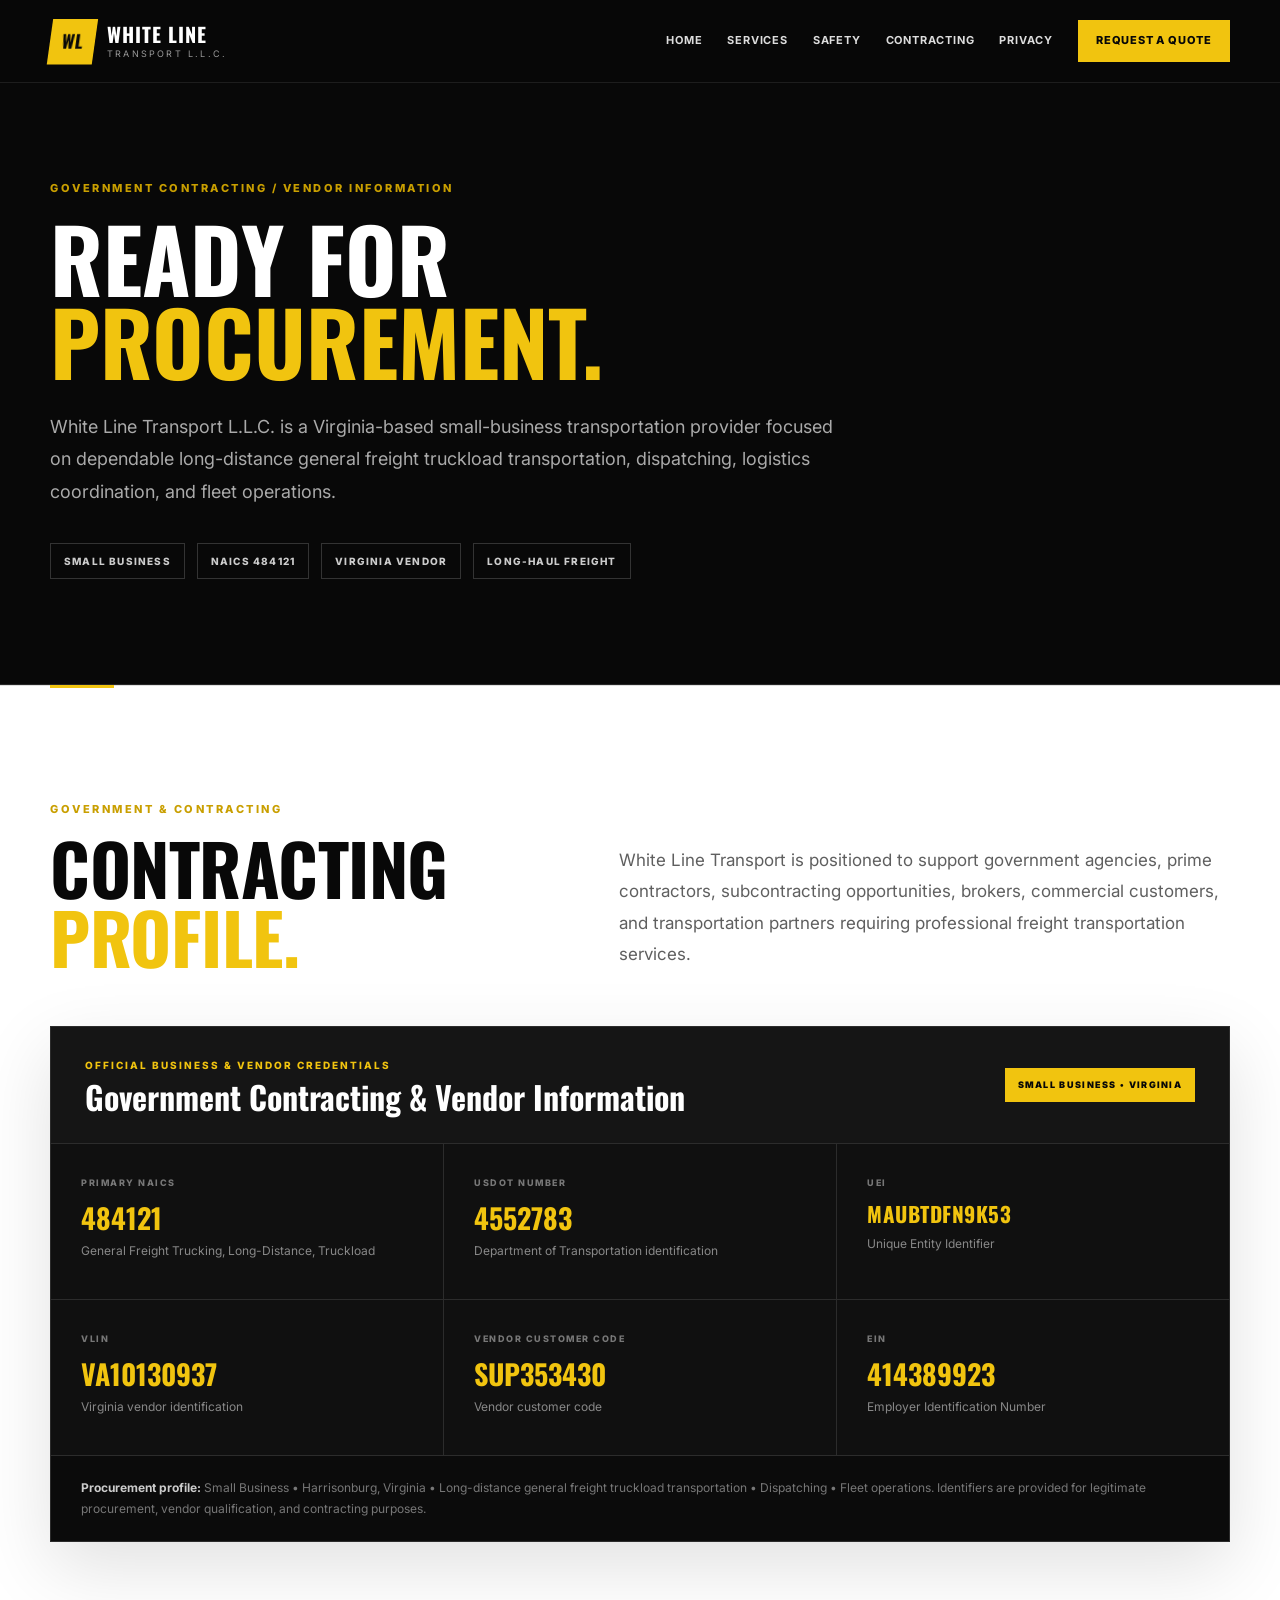
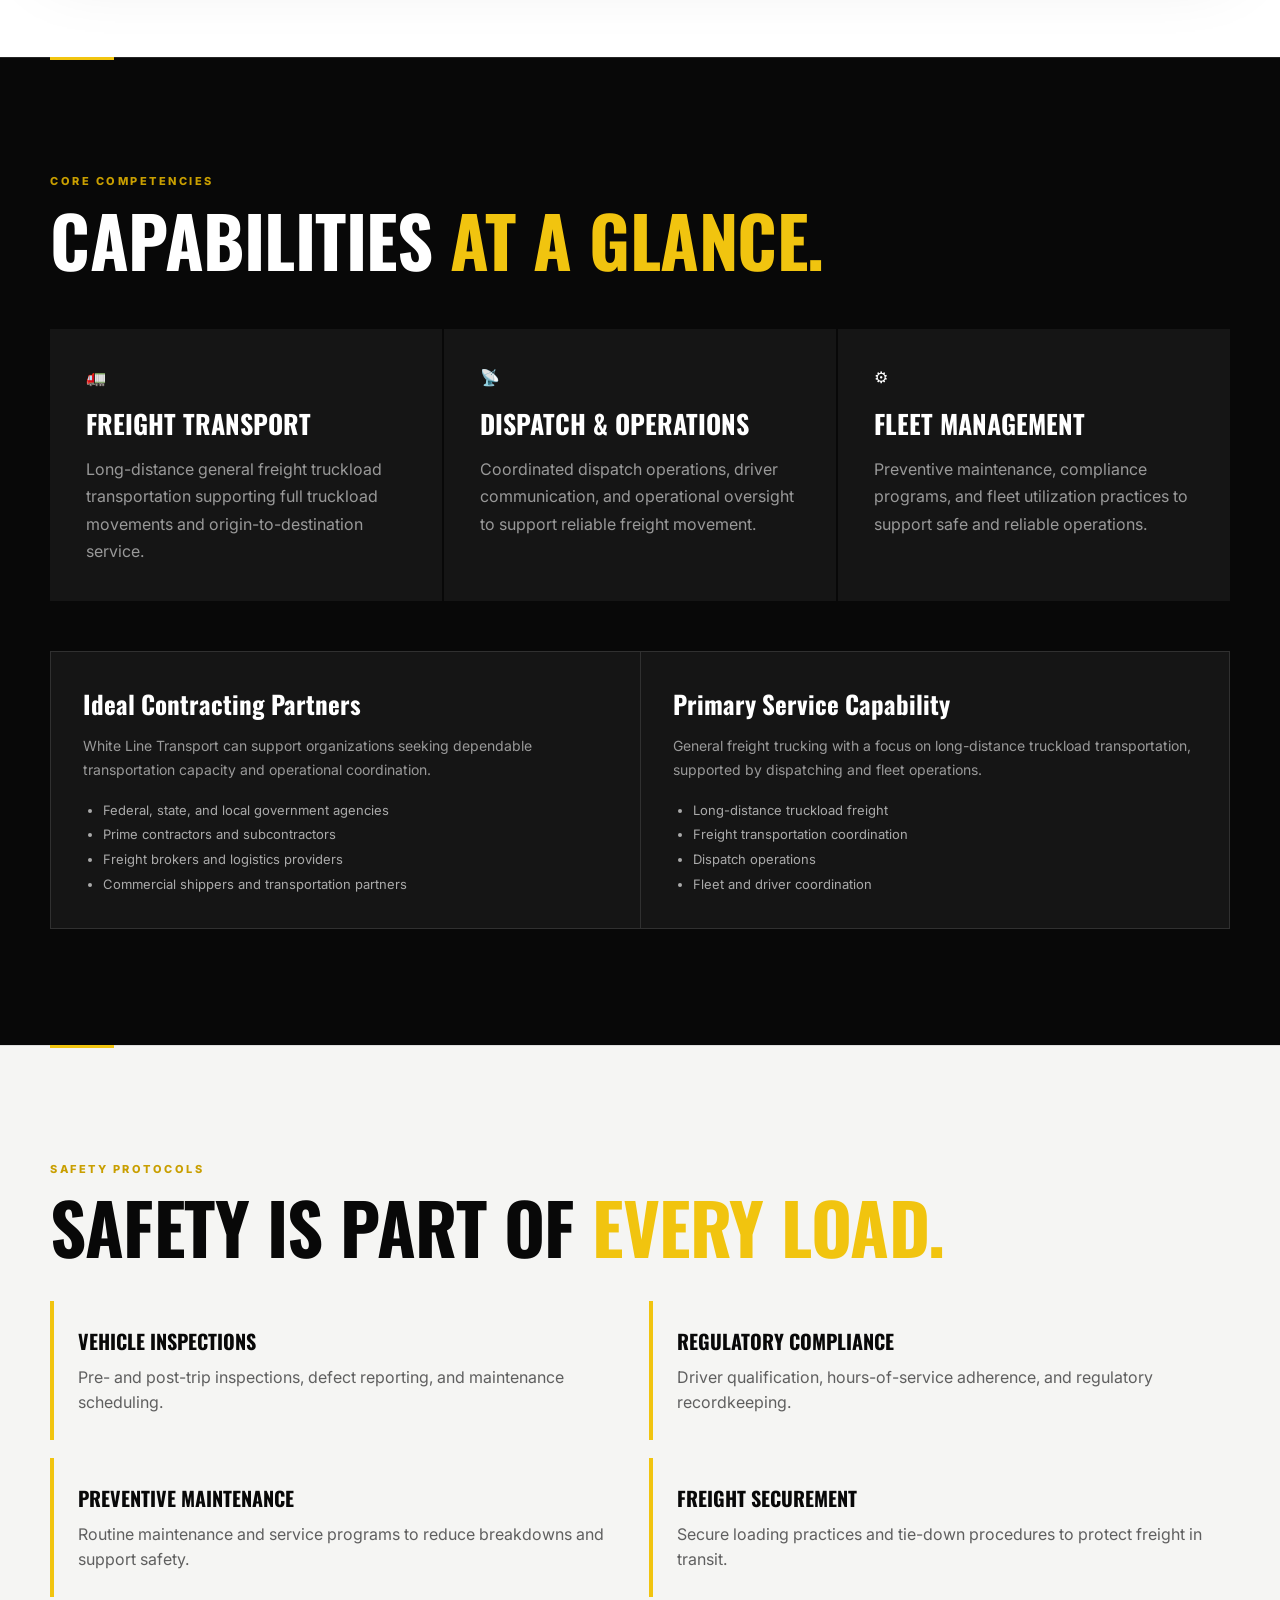
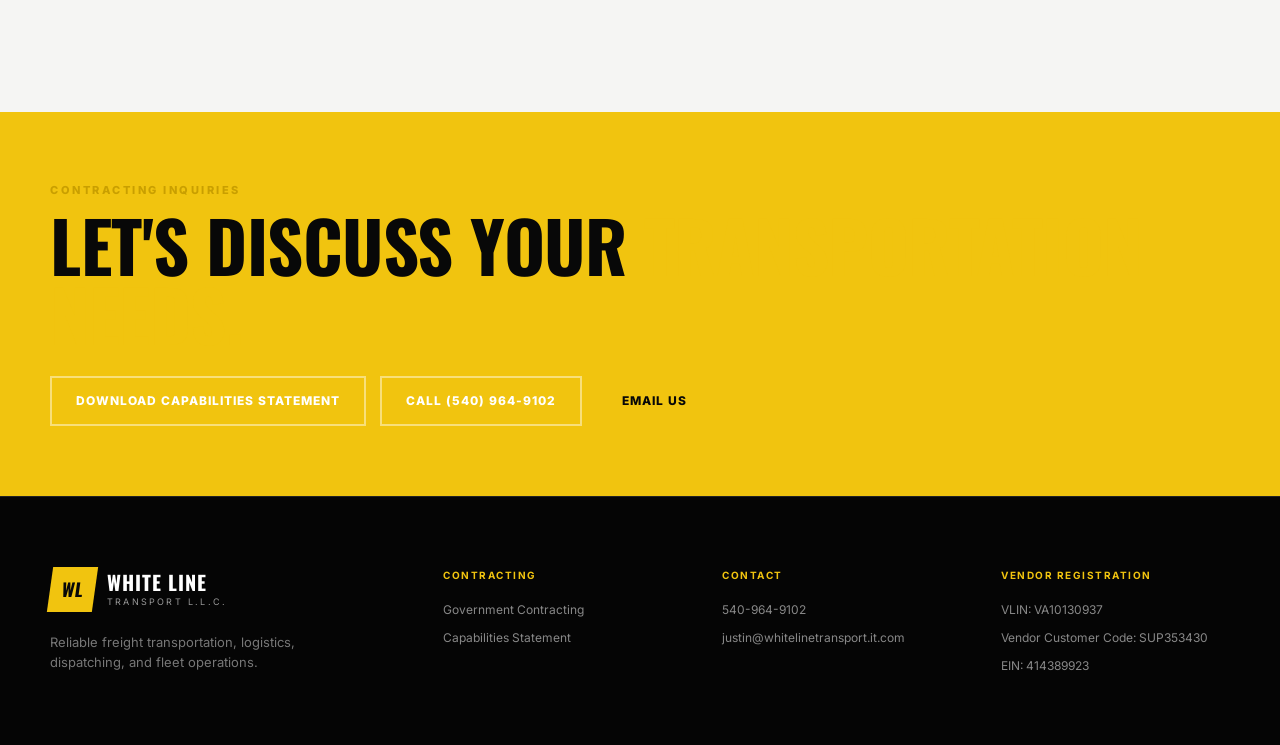
==== commit c0686384: "Reorganize Government Contracting into professional Vendor Information block" ====
--- a/government-contracting.html
+++ b/government-contracting.html
@@ -3,26 +3,50 @@
 <head>
     <meta charset="UTF-8">
     <meta name="viewport" content="width=device-width, initial-scale=1.0">
-    <meta name="description" content="White Line Transport L.L.C. Government Contracting and Capabilities — long-distance general freight truckload transportation, dispatching, fleet operations, and[...]">
+    <meta name="description" content="White Line Transport L.L.C. Government Contracting & Vendor Information — freight transportation, logistics, dispatching, fleet operations, and vendor registration information.">
     <meta name="author" content="White Line Transport L.L.C.">
-    <title>Government Contracting & Capabilities | White Line Transport L.L.C.</title>
+    <title>Government Contracting & Vendor Information | White Line Transport L.L.C.</title>
     <link rel="stylesheet" href="style.css">
     <link rel="preconnect" href="https://fonts.googleapis.com">
     <link rel="preconnect" href="https://fonts.gstatic.com" crossorigin>
     <link href="https://fonts.googleapis.com/css2?family=Inter:wght@400;500;600;700;800&family=Oswald:wght@400;500;600;700&display=swap" rel="stylesheet">
     <style>
-        .inner-hero{padding:180px 0 100px;background:#080808;color:#fff}
+        .inner-hero{padding:180px 0 105px;background:#080808;color:#fff;border-bottom:1px solid #262626}
         .inner-hero h1{font-family:var(--font-heading);font-size:clamp(48px,7vw,88px);line-height:.95;margin-top:18px}
         .inner-hero h1 span{color:var(--accent)}
-        .inner-hero p{max-width:760px;color:#aaa;font-size:18px;line-height:1.8;margin-top:28px}
+        .inner-hero p{max-width:800px;color:#aaa;font-size:18px;line-height:1.8;margin-top:28px}
+        .hero-meta{display:flex;flex-wrap:wrap;gap:12px;margin-top:35px}
+        .hero-meta span{padding:9px 13px;border:1px solid #333;color:#ccc;font-size:10px;font-weight:800;letter-spacing:1.2px;text-transform:uppercase}
+
+        .contracting-intro{display:grid;grid-template-columns:1fr 1.25fr;gap:80px;align-items:end}
+        .contracting-intro p{color:#5f5f5f;font-size:17px;line-height:1.85}
+
+        .vendor-panel{margin-top:55px;border:1px solid #2c2c2c;background:#101010;color:#fff;box-shadow:0 25px 70px rgba(0,0,0,.12)}
+        .vendor-panel-header{display:flex;justify-content:space-between;gap:30px;align-items:center;padding:30px 34px;border-bottom:1px solid #2c2c2c;background:#151515}
+        .vendor-panel-header span{display:block;color:var(--accent);font-size:10px;font-weight:800;letter-spacing:2px;text-transform:uppercase}
+        .vendor-panel-header h3{font-family:var(--font-heading);font-size:32px;line-height:1.05;margin-top:7px}
+        .vendor-status{padding:10px 13px;background:var(--accent);color:#080808;font-size:9px;font-weight:900;letter-spacing:1.3px;text-transform:uppercase;white-space:nowrap}
+        .identifier-grid{display:grid;grid-template-columns:repeat(3,1fr);gap:1px;background:#2c2c2c}
+        .identifier-card{background:#101010;padding:29px 30px;min-height:155px;border-top:3px solid transparent;transition:.2s ease}
+        .identifier-card:hover{border-top-color:var(--accent);background:#171717}
+        .identifier-card .label{display:block;color:#777;font-size:9px;font-weight:800;letter-spacing:1.5px;text-transform:uppercase}
+        .identifier-card .value{display:block;color:var(--accent);font-family:var(--font-heading);font-size:28px;line-height:1.05;margin-top:12px}
+        .identifier-card .value.small{font-size:21px;letter-spacing:.5px}
+        .identifier-card p{color:#888;font-size:12px;line-height:1.6;margin-top:9px}
+        .vendor-panel-footer{padding:22px 30px;background:#0b0b0b;border-top:1px solid #2c2c2c;color:#777;font-size:12px;line-height:1.7}
+        .vendor-panel-footer strong{color:#ccc}
+
         .cap-grid{display:grid;grid-template-columns:repeat(3,1fr);gap:2px;margin-top:55px}
         .cap-card{background:#151515;color:#fff;padding:36px;min-height:230px}
         .cap-card h3{font-family:var(--font-heading);font-size:26px;margin-top:12px}
         .cap-card p{color:#999;margin-top:12px;line-height:1.7}
-        .data-grid{display:grid;grid-template-columns:repeat(2,1fr);gap:1px;background:#ddd;margin-top:45px}
-        .data-card{background:#fff;padding:28px}
-        .data-card span{display:block;color:#777;font-size:10px;font-weight:800;letter-spacing:1.5px;text-transform:uppercase}
-        .data-card strong{display:block;font-family:var(--font-heading);font-size:28px;margin-top:8px}
+
+        .procurement-grid{display:grid;grid-template-columns:1fr 1fr;gap:1px;background:#303030;margin-top:50px;border:1px solid #303030}
+        .procurement-card{background:#151515;padding:32px;color:#fff}
+        .procurement-card h3{font-family:var(--font-heading);font-size:25px;margin-bottom:10px}
+        .procurement-card p{color:#999;line-height:1.7;font-size:14px}
+        .procurement-card ul{margin-top:16px;padding-left:20px;color:#aaa;line-height:1.9;font-size:13px}
+
         .safety-list{display:grid;grid-template-columns:repeat(2,1fr);gap:18px;margin-top:40px}
         .safety-list div{padding:24px;background:var(--off-white);border-left:4px solid var(--accent)}
         .safety-list strong{font-family:var(--font-heading);font-size:20px}
@@ -30,8 +54,20 @@
         .cta-band{background:var(--accent);padding:70px 0}
         .cta-band h2{margin-top:10px}
         .cta-actions{display:flex;flex-wrap:wrap;gap:14px;margin-top:28px}
-        .site-header + main{margin-top:0}
-        @media(max-width:800px){.cap-grid,.data-grid,.safety-list{grid-template-columns:1fr}.inner-hero{padding-top:145px}.nav-container nav{display:none}}
+
+        @media(max-width:850px){
+            .contracting-intro{grid-template-columns:1fr;gap:30px}
+            .identifier-grid{grid-template-columns:repeat(2,1fr)}
+            .cap-grid,.procurement-grid,.safety-list{grid-template-columns:1fr}
+            .vendor-panel-header{align-items:flex-start;flex-direction:column}
+        }
+        @media(max-width:560px){
+            .inner-hero{padding-top:145px}
+            .identifier-grid{grid-template-columns:1fr}
+            .identifier-card{min-height:auto}
+            .vendor-panel-header{padding:24px}
+            .vendor-panel-footer{padding:20px 24px}
+        }
     </style>
 </head>
 <body>
@@ -48,13 +84,108 @@
         </nav>
     </div>
 </header>
+
 <main>
-<section class="inner-hero"><div class="container"><div class="section-label">GOVERNMENT CONTRACTING / CAPABILITIES</div><h1>TRANSPORTATION<br><span>BUILT TO DELIVER.</span></h1><p>White Line Transpor[...]</section>
-<section class="section"><div class="container"><div class="section-label">CORE COMPETENCIES</div><h2>CAPABILITIES <span>AT A GLANCE.</span></h2><div class="cap-grid"><article class="cap-card"><div class="cap-icon">🚛</div><h3>FREIGHT TRANSPORT</h3><p>Long-distance general freight truckload transportation supporting full truckload movements and origin-to-destination service.</p></article><article class="cap-card"><div class="cap-icon">📡</div><h3>DISPATCH & OPERATIONS</h3><p>Coordinated dispatch operations, driver communication, and operational oversight to support reliable freight movement.</p></article><article class="cap-card"><div class="cap-icon">⚙</div><h3>FLEET MANAGEMENT</h3><p>Preventive maintenance, compliance programs, and fleet utilization practices to support safety and reliability.</p></article></div></section>
-<section class="section dark-section"><div class="container"><div class="section-label">BUSINESS IDENTIFIERS</div><h2>CONTRACTING <span>PROFILE.</span></h2><div class="data-grid"><div class="data-card"><span>PRIMARY NAICS</span><strong>484121</strong><p>General Freight Trucking, Long-Distance, Truckload</p></div><div class="data-card"><span>USDOT</span><strong>4552783</strong><p>Department of Transportation identification</p></div><div class="data-card"><span>UEI</span><strong class="uei">MAUBTDFN9K53</strong><p>Unique Entity Identifier</p></div><div class="data-card"><span>BUSINESS TYPE</span><strong>Disregarded Entity, L.L.C. | SMALL BUSINESS</strong><p>Harrisonburg, Virginia</p></div></div><div class="credentials"><div class="credential"><span>SECONDARY NAICS</span><ul class="naics-list" aria-label="Secondary NAICS codes"><li><strong>484122</strong> — General Freight Trucking, Long-Distance, Less Than Truckload (LTL)</li><li><strong>484230</strong> — Specialized freight transportation services</li><li><strong>488510</strong> — Freight Transportation Arrangement</li><li><strong>488999</strong> — Other support activities for transportation</li></ul></div><div class="credential"><span>SERVICE AREA</span><strong>Virginia & Mid‑Atlantic Region</strong><p>Nationwide Long‑Haul Capability</p></div></div></section>
-<section class="section safety-section"><div class="container"><div class="section-label">SAFETY PROTOCOLS</div><h2>SAFETY IS PART OF <span>EVERY LOAD.</span></h2><div class="safety-list"><div><strong>VEHICLE INSPECTIONS</strong><p>Pre- and post-trip inspections, defect reporting, and maintenance scheduling.</p></div><div><strong>REGULATORY COMPLIANCE</strong><p>Driver qualification, hours-of-service adherence, and regulatory recordkeeping.</p></div><div><strong>PREVENTIVE MAINTENANCE</strong><p>Routine maintenance and service programs to reduce breakdowns and support safety.</p></div><div><strong>FREIGHT SECUREMENT</strong><p>Secure loading practices and tie-down procedures to protect freight in transit.</p></div></div></section>
-<section class="cta-band"><div class="container"><div class="section-label">CONTRACTING INQUIRIES</div><h2>LET'S DISCUSS YOUR <span>TRANSPORTATION NEEDS.</span></h2><div class="cta-actions"><a href="tel:15409649102" class="button button-outline">Call (540) 964-9102</a><a href="mailto:justin@whitelinetransport.it.com" class="button button-primary">Email Us</a></div></div></section>
+<section class="inner-hero">
+    <div class="container">
+        <div class="section-label">GOVERNMENT CONTRACTING / VENDOR INFORMATION</div>
+        <h1>READY FOR<br><span>PROCUREMENT.</span></h1>
+        <p>White Line Transport L.L.C. is a Virginia-based small-business transportation provider focused on dependable long-distance general freight truckload transportation, dispatching, logistics coordination, and fleet operations.</p>
+        <div class="hero-meta">
+            <span>Small Business</span>
+            <span>NAICS 484121</span>
+            <span>Virginia Vendor</span>
+            <span>Long-Haul Freight</span>
+        </div>
+    </div>
+</section>
+
+<section class="section">
+    <div class="container">
+        <div class="contracting-intro">
+            <div>
+                <div class="section-label">GOVERNMENT & CONTRACTING</div>
+                <h2>CONTRACTING <span>PROFILE.</span></h2>
+            </div>
+            <p>White Line Transport is positioned to support government agencies, prime contractors, subcontracting opportunities, brokers, commercial customers, and transportation partners requiring professional freight transportation services.</p>
+        </div>
+
+        <div class="vendor-panel">
+            <div class="vendor-panel-header">
+                <div>
+                    <span>Official Business & Vendor Credentials</span>
+                    <h3>Government Contracting & Vendor Information</h3>
+                </div>
+                <div class="vendor-status">Small Business • Virginia</div>
+            </div>
+
+            <div class="identifier-grid">
+                <div class="identifier-card"><span class="label">Primary NAICS</span><strong class="value">484121</strong><p>General Freight Trucking, Long-Distance, Truckload</p></div>
+                <div class="identifier-card"><span class="label">USDOT Number</span><strong class="value">4552783</strong><p>Department of Transportation identification</p></div>
+                <div class="identifier-card"><span class="label">UEI</span><strong class="value small">MAUBTDFN9K53</strong><p>Unique Entity Identifier</p></div>
+                <div class="identifier-card"><span class="label">VLIN</span><strong class="value">VA10130937</strong><p>Virginia vendor identification</p></div>
+                <div class="identifier-card"><span class="label">Vendor Customer Code</span><strong class="value">SUP353430</strong><p>Vendor customer code</p></div>
+                <div class="identifier-card"><span class="label">EIN</span><strong class="value">414389923</strong><p>Employer Identification Number</p></div>
+            </div>
+
+            <div class="vendor-panel-footer"><strong>Procurement profile:</strong> Small Business • Harrisonburg, Virginia • Long-distance general freight truckload transportation • Dispatching • Fleet operations. Identifiers are provided for legitimate procurement, vendor qualification, and contracting purposes.</div>
+        </div>
+    </div>
+</section>
+
+<section class="section dark-section">
+    <div class="container">
+        <div class="section-label">CORE COMPETENCIES</div>
+        <h2>CAPABILITIES <span>AT A GLANCE.</span></h2>
+        <div class="cap-grid">
+            <article class="cap-card"><div class="cap-icon">🚛</div><h3>FREIGHT TRANSPORT</h3><p>Long-distance general freight truckload transportation supporting full truckload movements and origin-to-destination service.</p></article>
+            <article class="cap-card"><div class="cap-icon">📡</div><h3>DISPATCH & OPERATIONS</h3><p>Coordinated dispatch operations, driver communication, and operational oversight to support reliable freight movement.</p></article>
+            <article class="cap-card"><div class="cap-icon">⚙</div><h3>FLEET MANAGEMENT</h3><p>Preventive maintenance, compliance programs, and fleet utilization practices to support safe and reliable operations.</p></article>
+        </div>
+
+        <div class="procurement-grid">
+            <div class="procurement-card"><h3>Ideal Contracting Partners</h3><p>White Line Transport can support organizations seeking dependable transportation capacity and operational coordination.</p><ul><li>Federal, state, and local government agencies</li><li>Prime contractors and subcontractors</li><li>Freight brokers and logistics providers</li><li>Commercial shippers and transportation partners</li></ul></div>
+            <div class="procurement-card"><h3>Primary Service Capability</h3><p>General freight trucking with a focus on long-distance truckload transportation, supported by dispatching and fleet operations.</p><ul><li>Long-distance truckload freight</li><li>Freight transportation coordination</li><li>Dispatch operations</li><li>Fleet and driver coordination</li></ul></div>
+        </div>
+    </div>
+</section>
+
+<section class="section safety-section">
+    <div class="container">
+        <div class="section-label">SAFETY PROTOCOLS</div>
+        <h2>SAFETY IS PART OF <span>EVERY LOAD.</span></h2>
+        <div class="safety-list">
+            <div><strong>VEHICLE INSPECTIONS</strong><p>Pre- and post-trip inspections, defect reporting, and maintenance scheduling.</p></div>
+            <div><strong>REGULATORY COMPLIANCE</strong><p>Driver qualification, hours-of-service adherence, and regulatory recordkeeping.</p></div>
+            <div><strong>PREVENTIVE MAINTENANCE</strong><p>Routine maintenance and service programs to reduce breakdowns and support safety.</p></div>
+            <div><strong>FREIGHT SECUREMENT</strong><p>Secure loading practices and tie-down procedures to protect freight in transit.</p></div>
+        </div>
+    </div>
+</section>
+
+<section class="cta-band">
+    <div class="container">
+        <div class="section-label">CONTRACTING INQUIRIES</div>
+        <h2>LET'S DISCUSS YOUR <span>TRANSPORTATION NEEDS.</span></h2>
+        <div class="cta-actions">
+            <a href="White_Line_Transport_Capabilities_Statement.pdf" class="button button-outline" download>Download Capabilities Statement</a>
+            <a href="tel:15409649102" class="button button-outline">Call (540) 964-9102</a>
+            <a href="mailto:justin@whitelinetransport.it.com" class="button button-primary">Email Us</a>
+        </div>
+    </div>
+</section>
 </main>
-<footer><div class="container footer-main"><div class="footer-brand"><div class="logo"><div class="logo-mark">WL</div><div class="logo-text"><strong>WHITE LINE</strong><span>TRANSPORT L.L.C.</span></div></div></div></div></footer>
+
+<footer>
+    <div class="container footer-main">
+        <div class="footer-brand">
+            <div class="logo"><div class="logo-mark">WL</div><div class="logo-text"><strong>WHITE LINE</strong><span>TRANSPORT L.L.C.</span></div></div>
+            <p>Reliable freight transportation, logistics, dispatching, and fleet operations.</p>
+        </div>
+        <div class="footer-links"><h4>CONTRACTING</h4><a href="government-contracting.html">Government Contracting</a><a href="White_Line_Transport_Capabilities_Statement.pdf" download>Capabilities Statement</a></div>
+        <div class="footer-links"><h4>CONTACT</h4><a href="tel:15409649102">540-964-9102</a><a href="mailto:justin@whitelinetransport.it.com">justin@whitelinetransport.it.com</a></div>
+        <div class="footer-links"><h4>VENDOR REGISTRATION</h4><span>VLIN: VA10130937</span><span>Vendor Customer Code: SUP353430</span><span>EIN: 414389923</span></div>
+    </div>
+</footer>
 </body>
 </html>
